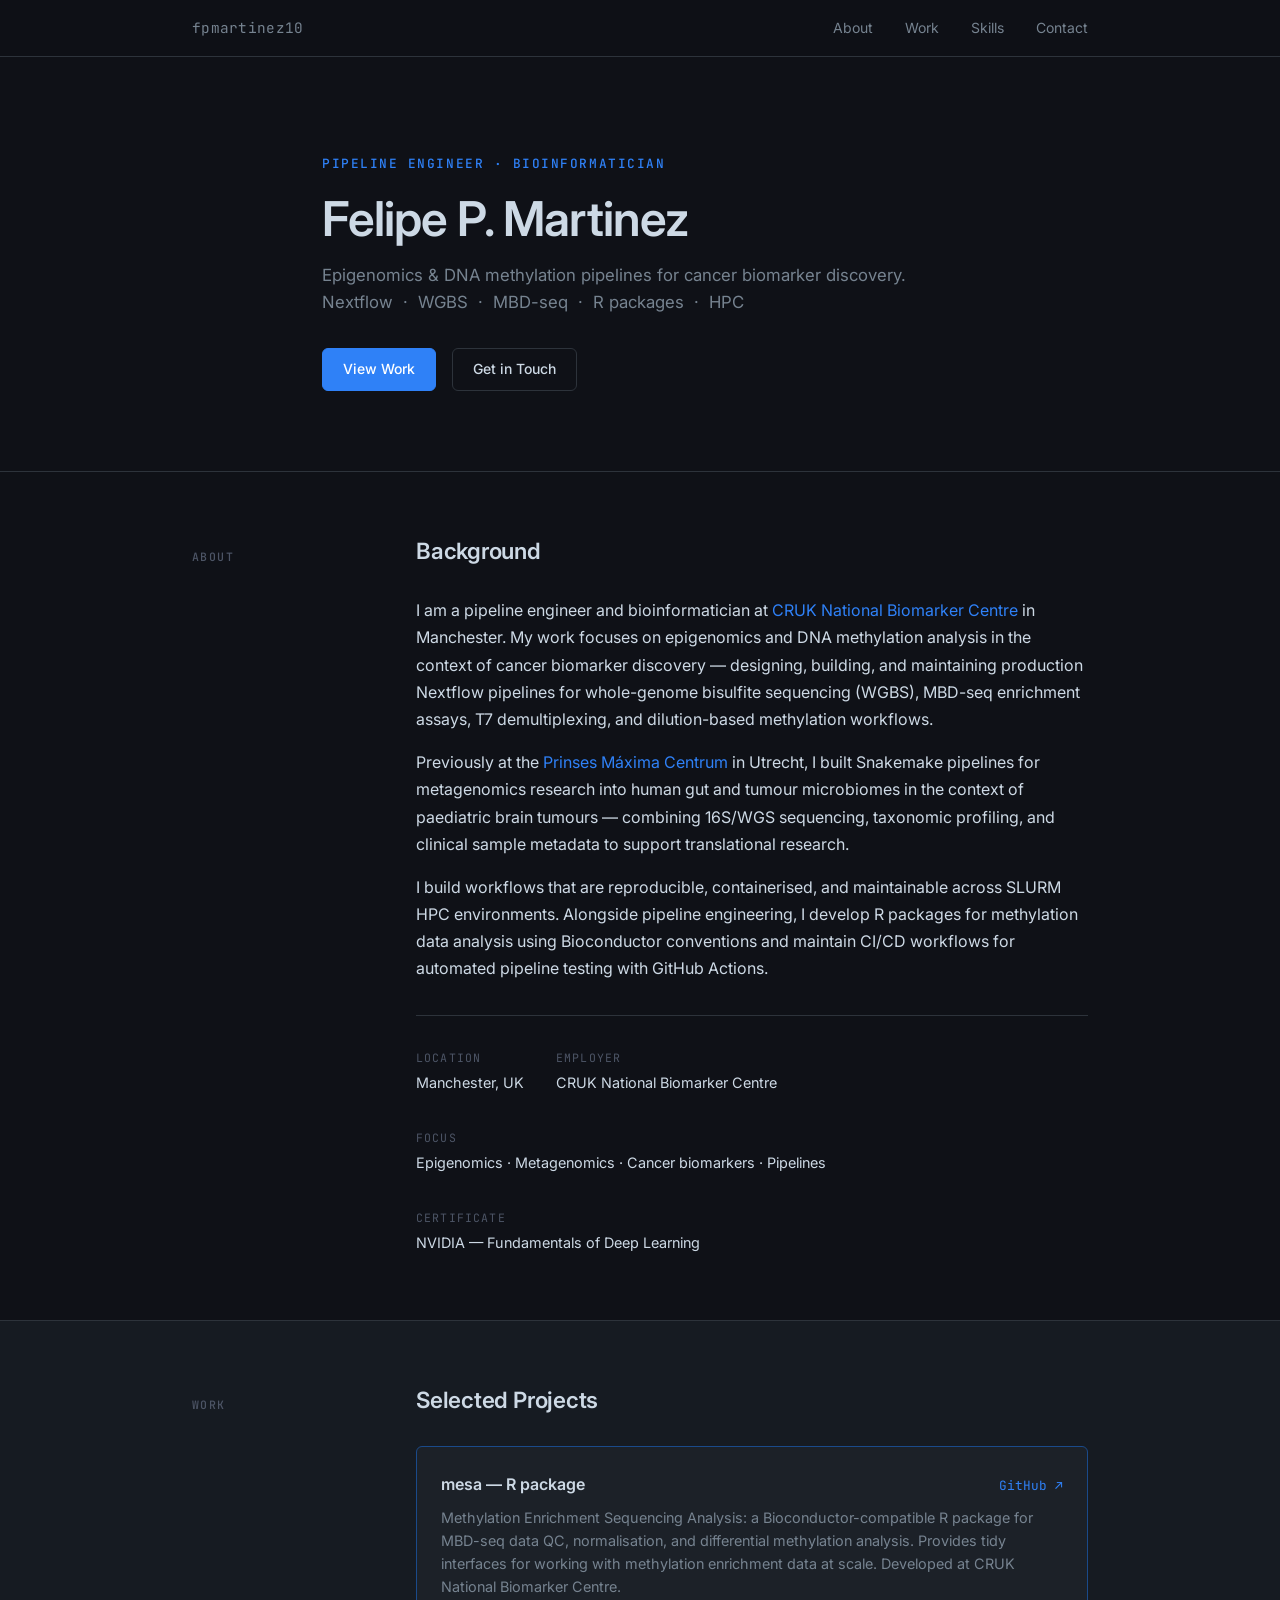
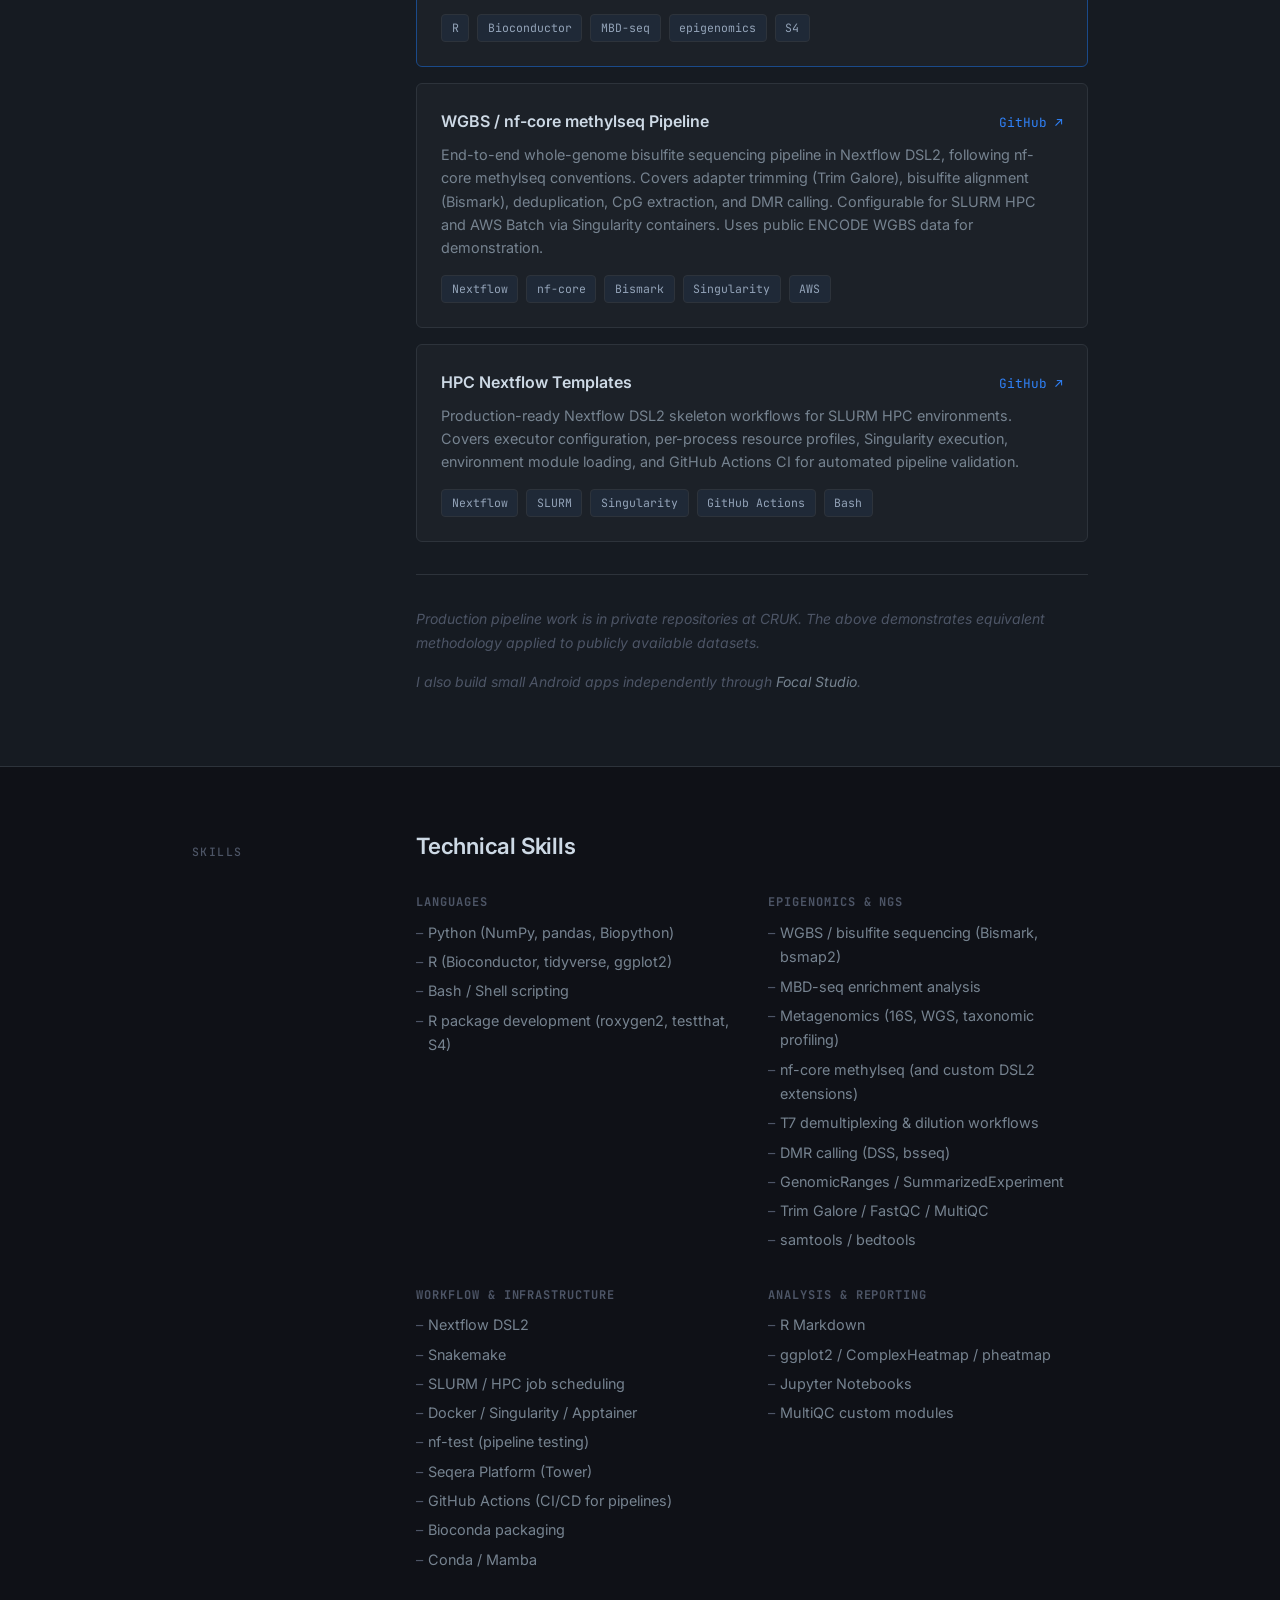
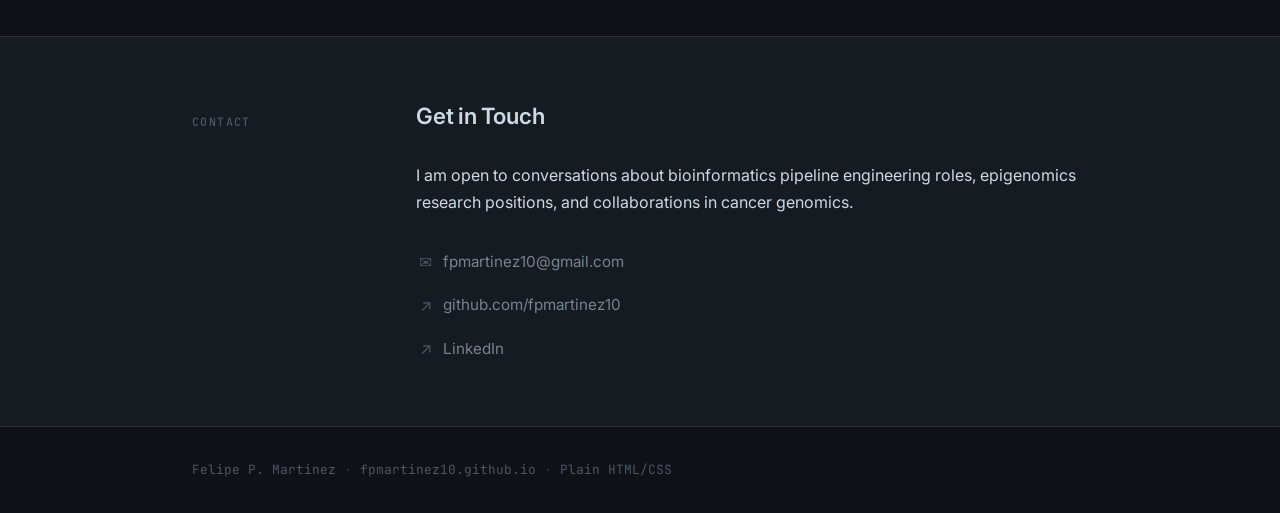
==== index.html @ 7d6057bd "update: add metagenomics background, Prinses Maxima, NVIDIA cert, new skills" ====
<!DOCTYPE html>
<html lang="en">
<head>
  <meta charset="UTF-8" />
  <meta name="viewport" content="width=device-width, initial-scale=1.0" />
  <title>Felipe P. Martinez — Bioinformatician</title>
  <meta name="description" content="Pipeline Engineer at CRUK. Epigenomics, DNA methylation analysis, Nextflow workflows, cancer biomarkers." />
  <link rel="preconnect" href="https://fonts.googleapis.com" />
  <link rel="preconnect" href="https://fonts.gstatic.com" crossorigin />
  <link href="https://fonts.googleapis.com/css2?family=Inter:wght@300;400;500;600&family=JetBrains+Mono:wght@400;500&display=swap" rel="stylesheet" />
  <link rel="stylesheet" href="style.css" />
</head>
<body>

  <nav class="nav">
    <div class="nav-inner container">
      <span class="nav-logo">fpmartinez10</span>
      <ul class="nav-links">
        <li><a href="#about">About</a></li>
        <li><a href="#work">Work</a></li>
        <li><a href="#skills">Skills</a></li>
        <li><a href="#contact">Contact</a></li>
      </ul>
    </div>
  </nav>

  <section class="hero" id="top">
    <div class="container hero-inner">
      <p class="hero-eyebrow">Pipeline Engineer · Bioinformatician</p>
      <h1 class="hero-name">Felipe P. Martinez</h1>
      <p class="hero-tagline">
        Epigenomics &amp; DNA methylation pipelines for cancer biomarker discovery.<br />
        Nextflow &nbsp;·&nbsp; WGBS &nbsp;·&nbsp; MBD-seq &nbsp;·&nbsp; R packages &nbsp;·&nbsp; HPC
      </p>
      <div class="hero-cta">
        <a href="#work" class="btn btn-primary">View Work</a>
        <a href="#contact" class="btn btn-ghost">Get in Touch</a>
      </div>
    </div>
  </section>

  <section class="section" id="about">
    <div class="container section-grid">
      <div class="section-label"><span class="label-text">About</span></div>
      <div class="section-content">
        <h2 class="section-heading">Background</h2>
        <p>
          I am a pipeline engineer and bioinformatician at
          <a href="https://www.cruk.manchester.ac.uk/Our-Research/Cancer-Biomarker-Centre" target="_blank" rel="noopener">CRUK National Biomarker Centre</a>
          in Manchester. My work focuses on epigenomics and DNA methylation analysis in the context of
          cancer biomarker discovery — designing, building, and maintaining production Nextflow pipelines
          for whole-genome bisulfite sequencing (WGBS), MBD-seq enrichment assays, T7 demultiplexing,
          and dilution-based methylation workflows.
        </p>
        <p>
          Previously at the
          <a href="https://www.prinsesmaximacentrum.nl/en" target="_blank" rel="noopener">Prinses Máxima Centrum</a>
          in Utrecht, I built Snakemake pipelines for metagenomics research into human gut and tumour
          microbiomes in the context of paediatric brain tumours — combining 16S/WGS sequencing,
          taxonomic profiling, and clinical sample metadata to support translational research.
        </p>
        <p>
          I build workflows that are reproducible, containerised, and maintainable across SLURM HPC
          environments. Alongside pipeline engineering, I develop R packages for methylation data
          analysis using Bioconductor conventions and maintain CI/CD workflows for automated pipeline
          testing with GitHub Actions.
        </p>
        <div class="about-meta">
          <div class="meta-item">
            <span class="meta-label">Location</span>
            <span class="meta-value">Manchester, UK</span>
          </div>
          <div class="meta-item">
            <span class="meta-label">Employer</span>
            <span class="meta-value">CRUK National Biomarker Centre</span>
          </div>
          <div class="meta-item">
            <span class="meta-label">Focus</span>
            <span class="meta-value">Epigenomics · Metagenomics · Cancer biomarkers · Pipelines</span>
          </div>
          <div class="meta-item">
            <span class="meta-label">Certificate</span>
            <span class="meta-value">NVIDIA — Fundamentals of Deep Learning</span>
          </div>
        </div>
      </div>
    </div>
  </section>

  <section class="section section-alt" id="work">
    <div class="container section-grid">
      <div class="section-label"><span class="label-text">Work</span></div>
      <div class="section-content">
        <h2 class="section-heading">Selected Projects</h2>

        <article class="project-card project-featured">
          <div class="project-header">
            <h3 class="project-title">mesa — R package</h3>
            <a href="https://github.com/cruk-mi/mesa" class="project-link" target="_blank" rel="noopener">GitHub ↗</a>
          </div>
          <p class="project-desc">
            Methylation Enrichment Sequencing Analysis: a Bioconductor-compatible R package for MBD-seq
            data QC, normalisation, and differential methylation analysis. Provides tidy interfaces for
            working with methylation enrichment data at scale. Developed at CRUK National Biomarker Centre.
          </p>
          <div class="project-tags">
            <span class="tag">R</span>
            <span class="tag">Bioconductor</span>
            <span class="tag">MBD-seq</span>
            <span class="tag">epigenomics</span>
            <span class="tag">S4</span>
          </div>
        </article>

        <article class="project-card">
          <div class="project-header">
            <h3 class="project-title">WGBS / nf-core methylseq Pipeline</h3>
            <a href="https://github.com/fpmartinez10/methylation-pipeline" class="project-link" target="_blank" rel="noopener">GitHub ↗</a>
          </div>
          <p class="project-desc">
            End-to-end whole-genome bisulfite sequencing pipeline in Nextflow DSL2, following nf-core
            methylseq conventions. Covers adapter trimming (Trim Galore), bisulfite alignment (Bismark),
            deduplication, CpG extraction, and DMR calling. Configurable for SLURM HPC and AWS Batch via
            Singularity containers. Uses public ENCODE WGBS data for demonstration.
          </p>
          <div class="project-tags">
            <span class="tag">Nextflow</span>
            <span class="tag">nf-core</span>
            <span class="tag">Bismark</span>
            <span class="tag">Singularity</span>
            <span class="tag">AWS</span>
          </div>
        </article>

        <article class="project-card">
          <div class="project-header">
            <h3 class="project-title">HPC Nextflow Templates</h3>
            <a href="https://github.com/fpmartinez10/hpc-nextflow-templates" class="project-link" target="_blank" rel="noopener">GitHub ↗</a>
          </div>
          <p class="project-desc">
            Production-ready Nextflow DSL2 skeleton workflows for SLURM HPC environments.
            Covers executor configuration, per-process resource profiles, Singularity execution,
            environment module loading, and GitHub Actions CI for automated pipeline validation.
          </p>
          <div class="project-tags">
            <span class="tag">Nextflow</span>
            <span class="tag">SLURM</span>
            <span class="tag">Singularity</span>
            <span class="tag">GitHub Actions</span>
            <span class="tag">Bash</span>
          </div>
        </article>

        <div class="work-footer">
          <p class="work-note">
            Production pipeline work is in private repositories at CRUK. The above demonstrates
            equivalent methodology applied to publicly available datasets.
          </p>
          <p class="work-note">
            I also build small Android apps independently through
            <a href="https://focalstudio.github.io" target="_blank" rel="noopener">Focal Studio</a>.
          </p>
        </div>
      </div>
    </div>
  </section>

  <section class="section" id="skills">
    <div class="container section-grid">
      <div class="section-label"><span class="label-text">Skills</span></div>
      <div class="section-content">
        <h2 class="section-heading">Technical Skills</h2>
        <div class="skills-grid">
          <div class="skill-group">
            <h4 class="skill-group-title">Languages</h4>
            <ul class="skill-list">
              <li>Python (NumPy, pandas, Biopython)</li>
              <li>R (Bioconductor, tidyverse, ggplot2)</li>
              <li>Bash / Shell scripting</li>
              <li>R package development (roxygen2, testthat, S4)</li>
            </ul>
          </div>
          <div class="skill-group">
            <h4 class="skill-group-title">Epigenomics &amp; NGS</h4>
            <ul class="skill-list">
              <li>WGBS / bisulfite sequencing (Bismark, bsmap2)</li>
              <li>MBD-seq enrichment analysis</li>
              <li>Metagenomics (16S, WGS, taxonomic profiling)</li>
              <li>nf-core methylseq (and custom DSL2 extensions)</li>
              <li>T7 demultiplexing &amp; dilution workflows</li>
              <li>DMR calling (DSS, bsseq)</li>
              <li>GenomicRanges / SummarizedExperiment</li>
              <li>Trim Galore / FastQC / MultiQC</li>
              <li>samtools / bedtools</li>
            </ul>
          </div>
          <div class="skill-group">
            <h4 class="skill-group-title">Workflow &amp; Infrastructure</h4>
            <ul class="skill-list">
              <li>Nextflow DSL2</li>
              <li>Snakemake</li>
              <li>SLURM / HPC job scheduling</li>
              <li>Docker / Singularity / Apptainer</li>
              <li>nf-test (pipeline testing)</li>
              <li>Seqera Platform (Tower)</li>
              <li>GitHub Actions (CI/CD for pipelines)</li>
              <li>Bioconda packaging</li>
              <li>Conda / Mamba</li>
            </ul>
          </div>
          <div class="skill-group">
            <h4 class="skill-group-title">Analysis &amp; Reporting</h4>
            <ul class="skill-list">
              <li>R Markdown</li>
              <li>ggplot2 / ComplexHeatmap / pheatmap</li>
              <li>Jupyter Notebooks</li>
              <li>MultiQC custom modules</li>
            </ul>
          </div>
        </div>
      </div>
    </div>
  </section>

  <section class="section section-alt" id="contact">
    <div class="container section-grid">
      <div class="section-label"><span class="label-text">Contact</span></div>
      <div class="section-content">
        <h2 class="section-heading">Get in Touch</h2>
        <p>
          I am open to conversations about bioinformatics pipeline engineering roles,
          epigenomics research positions, and collaborations in cancer genomics.
        </p>
        <div class="contact-links">
          <a href="mailto:fpmartinez10@gmail.com" class="contact-item">
            <span class="contact-icon">&#9993;</span>
            <span>fpmartinez10@gmail.com</span>
          </a>
          <a href="https://github.com/fpmartinez10" class="contact-item" target="_blank" rel="noopener">
            <span class="contact-icon">&#8599;</span>
            <span>github.com/fpmartinez10</span>
          </a>
          <a href="https://linkedin.com/in/felipe-perez-martinez-263a94206" class="contact-item" target="_blank" rel="noopener">
            <span class="contact-icon">&#8599;</span>
            <span>LinkedIn</span>
          </a>
        </div>
      </div>
    </div>
  </section>

  <footer class="footer">
    <div class="container footer-inner">
      <span>Felipe P. Martinez</span>
      <span class="footer-sep">·</span>
      <span>fpmartinez10.github.io</span>
      <span class="footer-sep">·</span>
      <span>Plain HTML/CSS</span>
    </div>
  </footer>

</body>
</html>
---- style.css ----
*, *::before, *::after { box-sizing: border-box; margin: 0; padding: 0; }

:root {
  --bg:              #0f1117;
  --bg-alt:          #161b22;
  --surface:         #1c2128;
  --border:          #2d333b;
  --text-primary:    #cdd9e5;
  --text-secondary:  #768390;
  --text-muted:      #4d5566;
  --accent:          #2f81f7;
  --accent-dim:      #1a4a8a;
  --tag-bg:          #1f2937;
  --tag-text:        #93a3b8;
  --font-sans:       'Inter', system-ui, sans-serif;
  --font-mono:       'JetBrains Mono', 'Fira Code', monospace;
  --container:       960px;
  --radius:          6px;
}

html { scroll-behavior: smooth; }

body {
  font-family: var(--font-sans);
  font-size: 1rem;
  line-height: 1.7;
  color: var(--text-primary);
  background: var(--bg);
  -webkit-font-smoothing: antialiased;
}

a { color: var(--accent); text-decoration: none; }
a:hover { text-decoration: underline; }
p + p { margin-top: 1rem; }

.container {
  max-width: var(--container);
  margin: 0 auto;
  padding: 0 2rem;
}

/* ── NAV ─────────────────────────────────────── */
.nav {
  position: sticky;
  top: 0;
  z-index: 100;
  background: rgba(15, 17, 23, 0.92);
  backdrop-filter: blur(12px);
  -webkit-backdrop-filter: blur(12px);
  border-bottom: 1px solid var(--border);
}

.nav-inner {
  display: flex;
  align-items: center;
  justify-content: space-between;
  height: 56px;
}

.nav-logo {
  font-family: var(--font-mono);
  font-size: 0.9rem;
  color: var(--text-secondary);
  letter-spacing: 0.02em;
}

.nav-links {
  display: flex;
  list-style: none;
  gap: 2rem;
}

.nav-links a {
  font-size: 0.875rem;
  color: var(--text-secondary);
  transition: color 0.15s;
}

.nav-links a:hover {
  color: var(--text-primary);
  text-decoration: none;
}

/* ── HERO ────────────────────────────────────── */
.hero {
  padding: 6rem 0 5rem;
  border-bottom: 1px solid var(--border);
}

.hero-inner { max-width: 700px; }

.hero-eyebrow {
  font-family: var(--font-mono);
  font-size: 0.8rem;
  font-weight: 500;
  letter-spacing: 0.12em;
  text-transform: uppercase;
  color: var(--accent);
  margin-bottom: 1rem;
}

.hero-name {
  font-size: clamp(2rem, 5vw, 3rem);
  font-weight: 600;
  color: var(--text-primary);
  letter-spacing: -0.02em;
  line-height: 1.15;
  margin-bottom: 1rem;
}

.hero-tagline {
  font-size: 1.05rem;
  color: var(--text-secondary);
  line-height: 1.6;
  margin-bottom: 2rem;
}

.hero-cta {
  display: flex;
  gap: 1rem;
  flex-wrap: wrap;
}

/* ── BUTTONS ─────────────────────────────────── */
.btn {
  display: inline-block;
  padding: 0.55rem 1.25rem;
  border-radius: var(--radius);
  font-size: 0.875rem;
  font-weight: 500;
  transition: background 0.15s, color 0.15s, border-color 0.15s;
}

.btn-primary {
  background: var(--accent);
  color: #fff;
  border: 1px solid var(--accent);
}

.btn-primary:hover {
  background: #388bfd;
  text-decoration: none;
}

.btn-ghost {
  background: transparent;
  color: var(--text-primary);
  border: 1px solid var(--border);
}

.btn-ghost:hover {
  border-color: var(--text-secondary);
  text-decoration: none;
}

/* ── SECTIONS ────────────────────────────────── */
.section {
  padding: 4rem 0;
  border-bottom: 1px solid var(--border);
}

.section-alt { background: var(--bg-alt); }

.section-grid {
  display: grid;
  grid-template-columns: 160px 1fr;
  gap: 4rem;
  align-items: start;
}

.section-label { padding-top: 0.35rem; }

.label-text {
  font-family: var(--font-mono);
  font-size: 0.72rem;
  font-weight: 500;
  letter-spacing: 0.12em;
  text-transform: uppercase;
  color: var(--text-muted);
}

.section-heading {
  font-size: 1.4rem;
  font-weight: 600;
  color: var(--text-primary);
  letter-spacing: -0.01em;
  margin-bottom: 2rem;
  line-height: 1.3;
}

/* ── ABOUT META ──────────────────────────────── */
.about-meta {
  display: flex;
  flex-wrap: wrap;
  gap: 2rem;
  margin-top: 2rem;
  padding-top: 2rem;
  border-top: 1px solid var(--border);
}

.meta-item {
  display: flex;
  flex-direction: column;
  gap: 0.25rem;
}

.meta-label {
  font-family: var(--font-mono);
  font-size: 0.72rem;
  letter-spacing: 0.1em;
  text-transform: uppercase;
  color: var(--text-muted);
}

.meta-value {
  font-size: 0.9rem;
  color: var(--text-primary);
}

/* ── PROJECT CARDS ───────────────────────────── */
.project-card {
  padding: 1.5rem;
  border: 1px solid var(--border);
  border-radius: var(--radius);
  background: var(--surface);
  margin-bottom: 1rem;
  transition: border-color 0.15s;
}

.project-card:hover { border-color: var(--text-muted); }

.project-featured { border-color: var(--accent-dim); }
.project-featured:hover { border-color: var(--accent); }

.project-header {
  display: flex;
  justify-content: space-between;
  align-items: baseline;
  gap: 1rem;
  margin-bottom: 0.5rem;
}

.project-title {
  font-size: 1rem;
  font-weight: 600;
  color: var(--text-primary);
}

.project-link {
  font-size: 0.8rem;
  font-family: var(--font-mono);
  color: var(--accent);
  white-space: nowrap;
  flex-shrink: 0;
}

.project-desc {
  font-size: 0.9rem;
  color: var(--text-secondary);
  line-height: 1.6;
  margin-bottom: 1rem;
}

.project-tags {
  display: flex;
  flex-wrap: wrap;
  gap: 0.5rem;
}

.tag {
  font-family: var(--font-mono);
  font-size: 0.72rem;
  padding: 0.2rem 0.6rem;
  border-radius: 4px;
  background: var(--tag-bg);
  color: var(--tag-text);
  border: 1px solid var(--border);
}

.work-footer {
  margin-top: 2rem;
  padding-top: 2rem;
  border-top: 1px solid var(--border);
}

.work-note {
  font-size: 0.875rem;
  color: var(--text-muted);
  font-style: italic;
  margin-bottom: 0.5rem;
}

.work-note a { color: var(--text-secondary); }

/* ── SKILLS ──────────────────────────────────── */
.skills-grid {
  display: grid;
  grid-template-columns: repeat(2, 1fr);
  gap: 2rem;
}

.skill-group-title {
  font-family: var(--font-mono);
  font-size: 0.75rem;
  letter-spacing: 0.08em;
  text-transform: uppercase;
  color: var(--text-muted);
  margin-bottom: 0.5rem;
}

.skill-list {
  list-style: none;
  display: flex;
  flex-direction: column;
  gap: 0.3rem;
}

.skill-list li {
  font-size: 0.9rem;
  color: var(--text-secondary);
  padding-left: 0.75rem;
  position: relative;
}

.skill-list li::before {
  content: "–";
  position: absolute;
  left: 0;
  color: var(--text-muted);
}

/* ── CONTACT ─────────────────────────────────── */
.contact-links {
  display: flex;
  flex-direction: column;
  gap: 1rem;
  margin-top: 2rem;
}

.contact-item {
  display: flex;
  align-items: center;
  gap: 0.5rem;
  font-size: 0.95rem;
  color: var(--text-secondary);
  transition: color 0.15s;
}

.contact-item:hover {
  color: var(--text-primary);
  text-decoration: none;
}

.contact-icon {
  font-size: 1rem;
  color: var(--text-muted);
  width: 1.2rem;
  text-align: center;
}

/* ── FOOTER ──────────────────────────────────── */
.footer {
  padding: 2rem 0;
  background: var(--bg);
}

.footer-inner {
  display: flex;
  align-items: center;
  gap: 0.5rem;
  flex-wrap: wrap;
  font-size: 0.8rem;
  color: var(--text-muted);
  font-family: var(--font-mono);
}

.footer-sep { color: var(--border); }

/* ── RESPONSIVE ──────────────────────────────── */
@media (max-width: 768px) {
  .section-grid {
    grid-template-columns: 1fr;
    gap: 1rem;
  }

  .section-label { padding-top: 0; }
  .skills-grid { grid-template-columns: 1fr; }
  .nav-links { gap: 1rem; }
  .hero { padding: 4rem 0 3rem; }

  .project-header {
    flex-direction: column;
    align-items: flex-start;
  }
}

@media (max-width: 480px) {
  .hero-name { font-size: 1.75rem; }
  .about-meta { flex-direction: column; gap: 1rem; }
  .nav-links a { font-size: 0.8rem; }
  .container { padding: 0 1.25rem; }
}
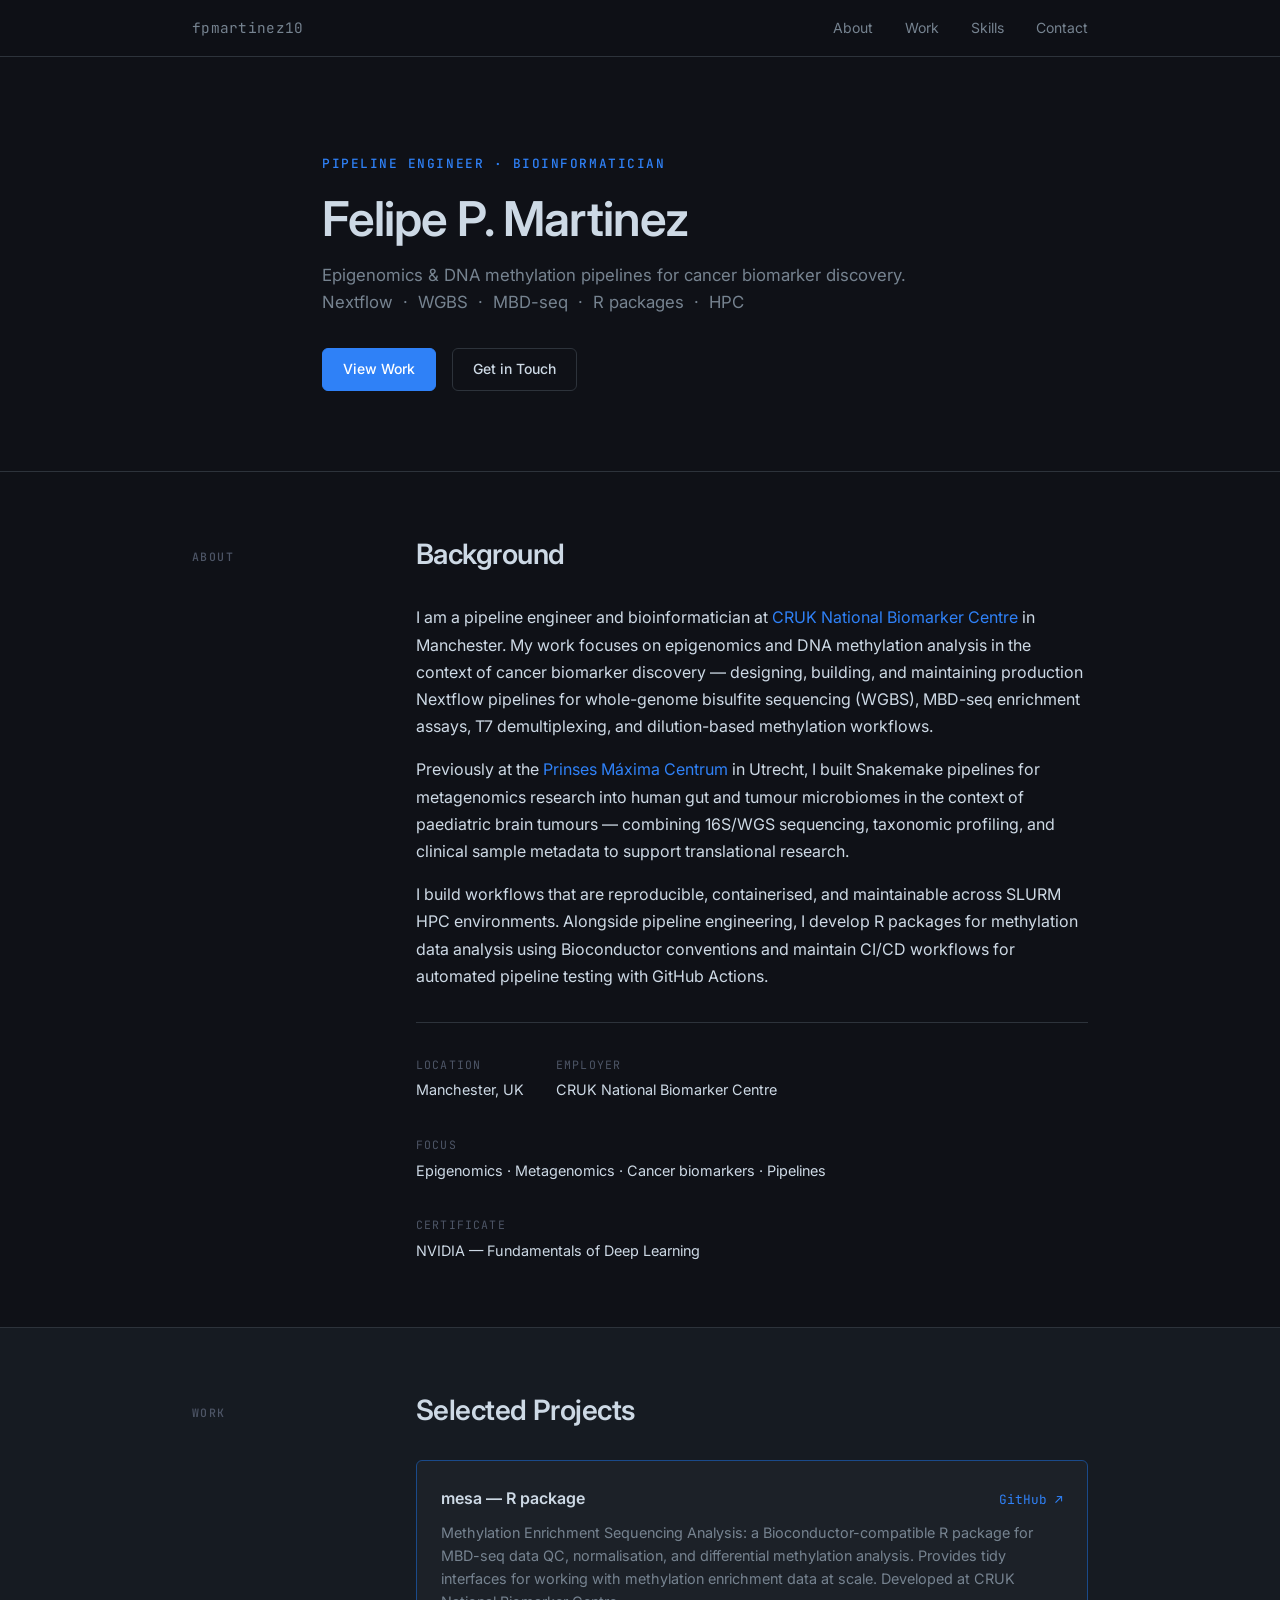
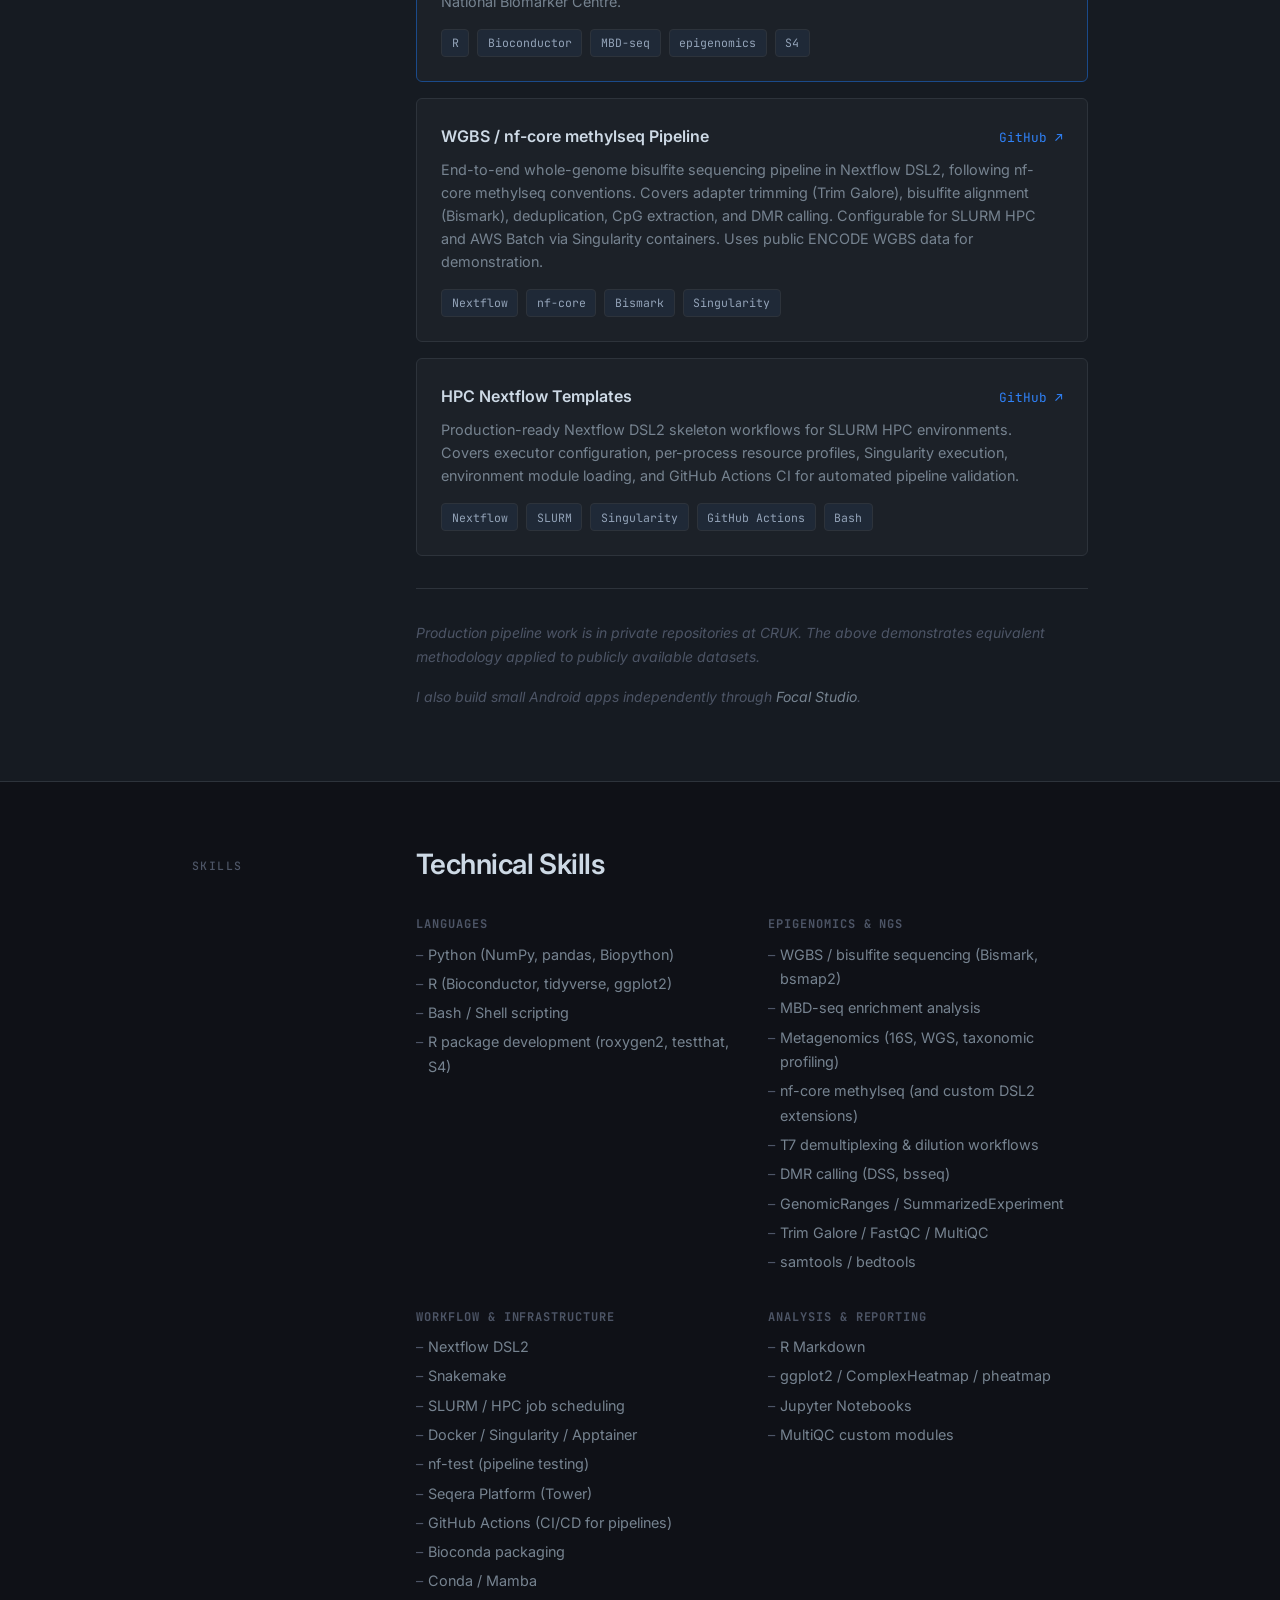
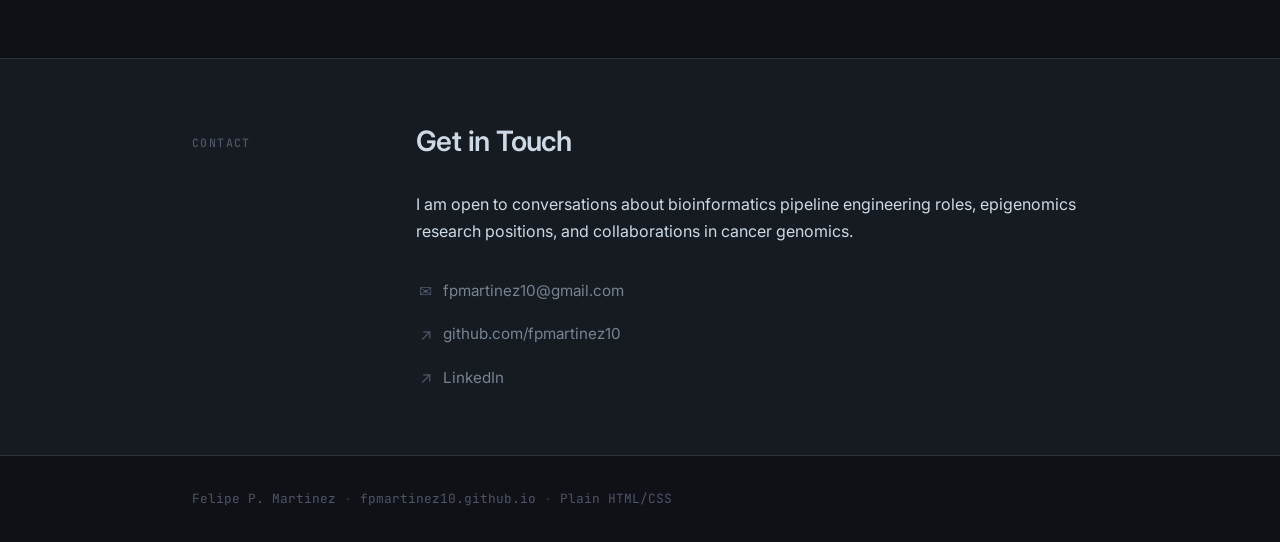
==== commit 89260224: "update: larger section headings, remove AWS tag from project card" ====
--- a/index.html
+++ b/index.html
@@ -128,7 +128,6 @@
             <span class="tag">nf-core</span>
             <span class="tag">Bismark</span>
             <span class="tag">Singularity</span>
-            <span class="tag">AWS</span>
           </div>
         </article>
 
--- a/style.css
+++ b/style.css
@@ -180,10 +180,10 @@
 }
 
 .section-heading {
-  font-size: 1.4rem;
+  font-size: 1.75rem;
   font-weight: 600;
   color: var(--text-primary);
-  letter-spacing: -0.01em;
+  letter-spacing: -0.02em;
   margin-bottom: 2rem;
   line-height: 1.3;
 }
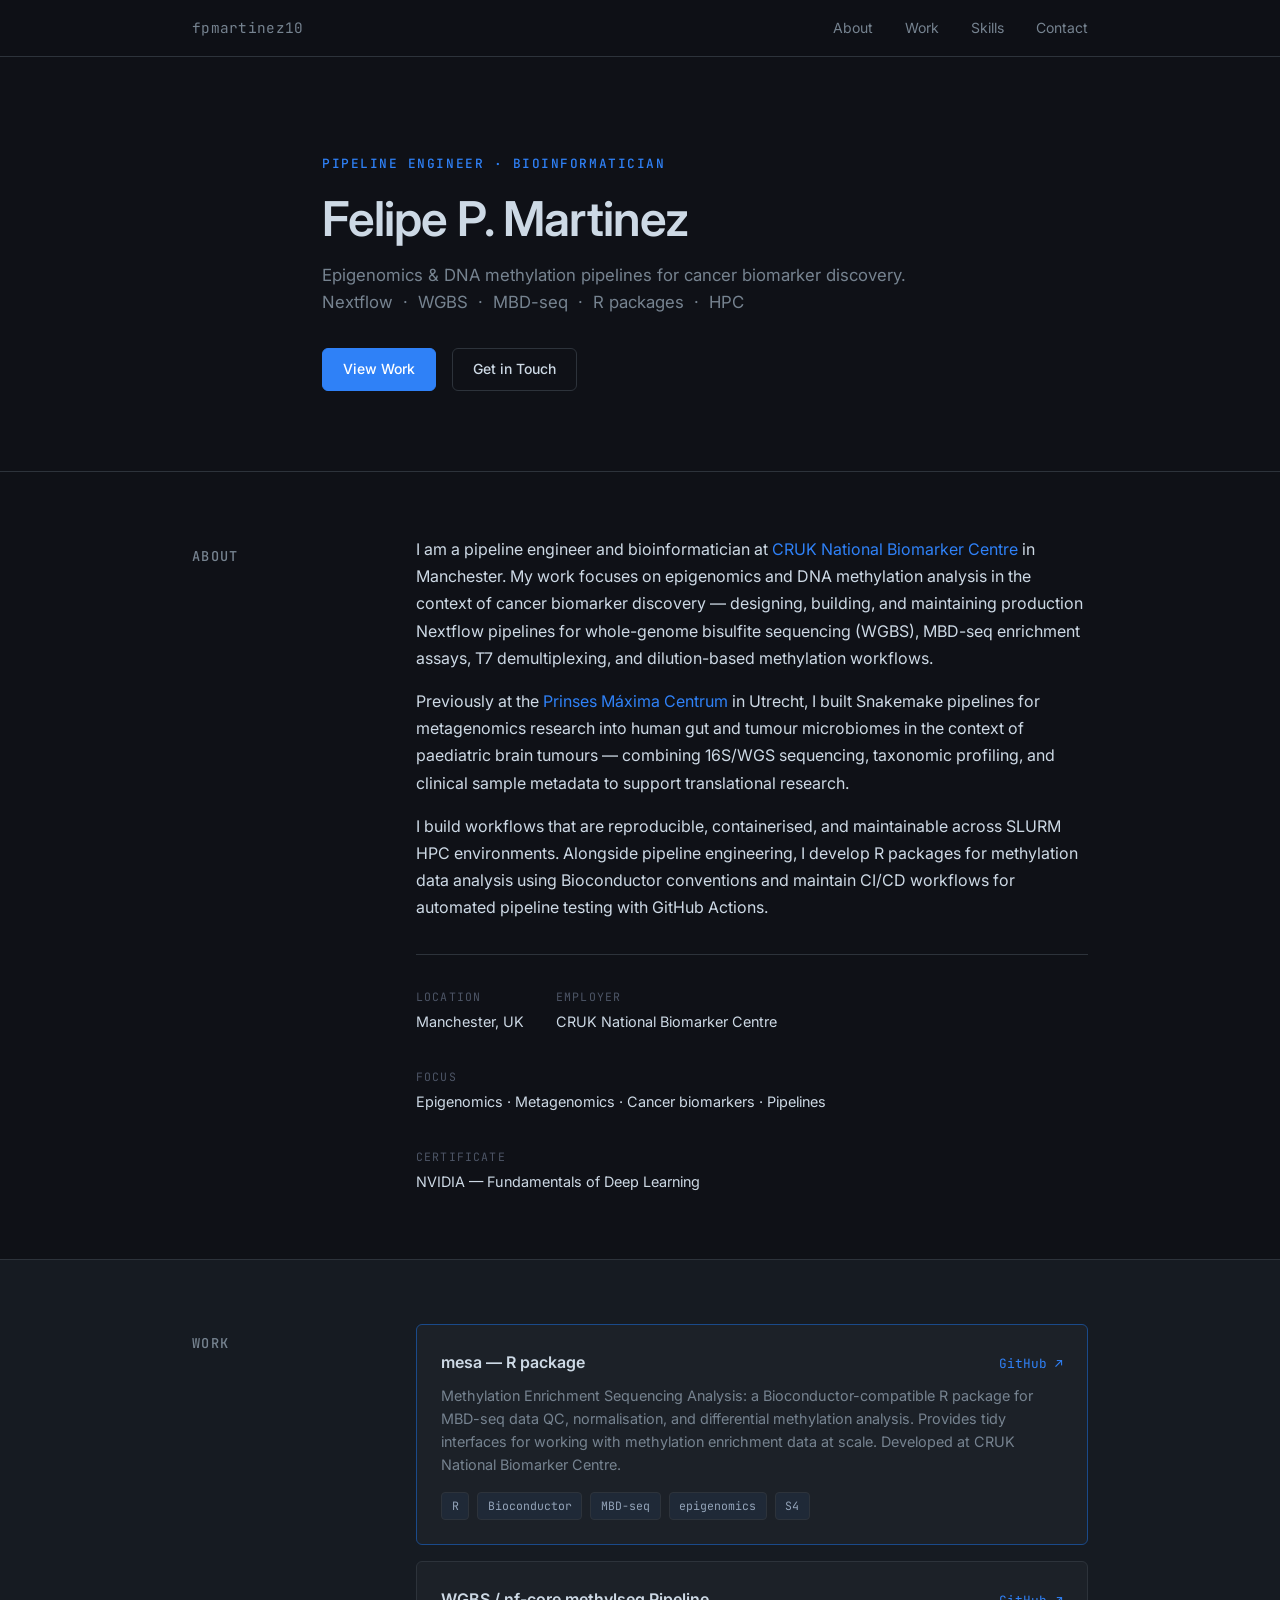
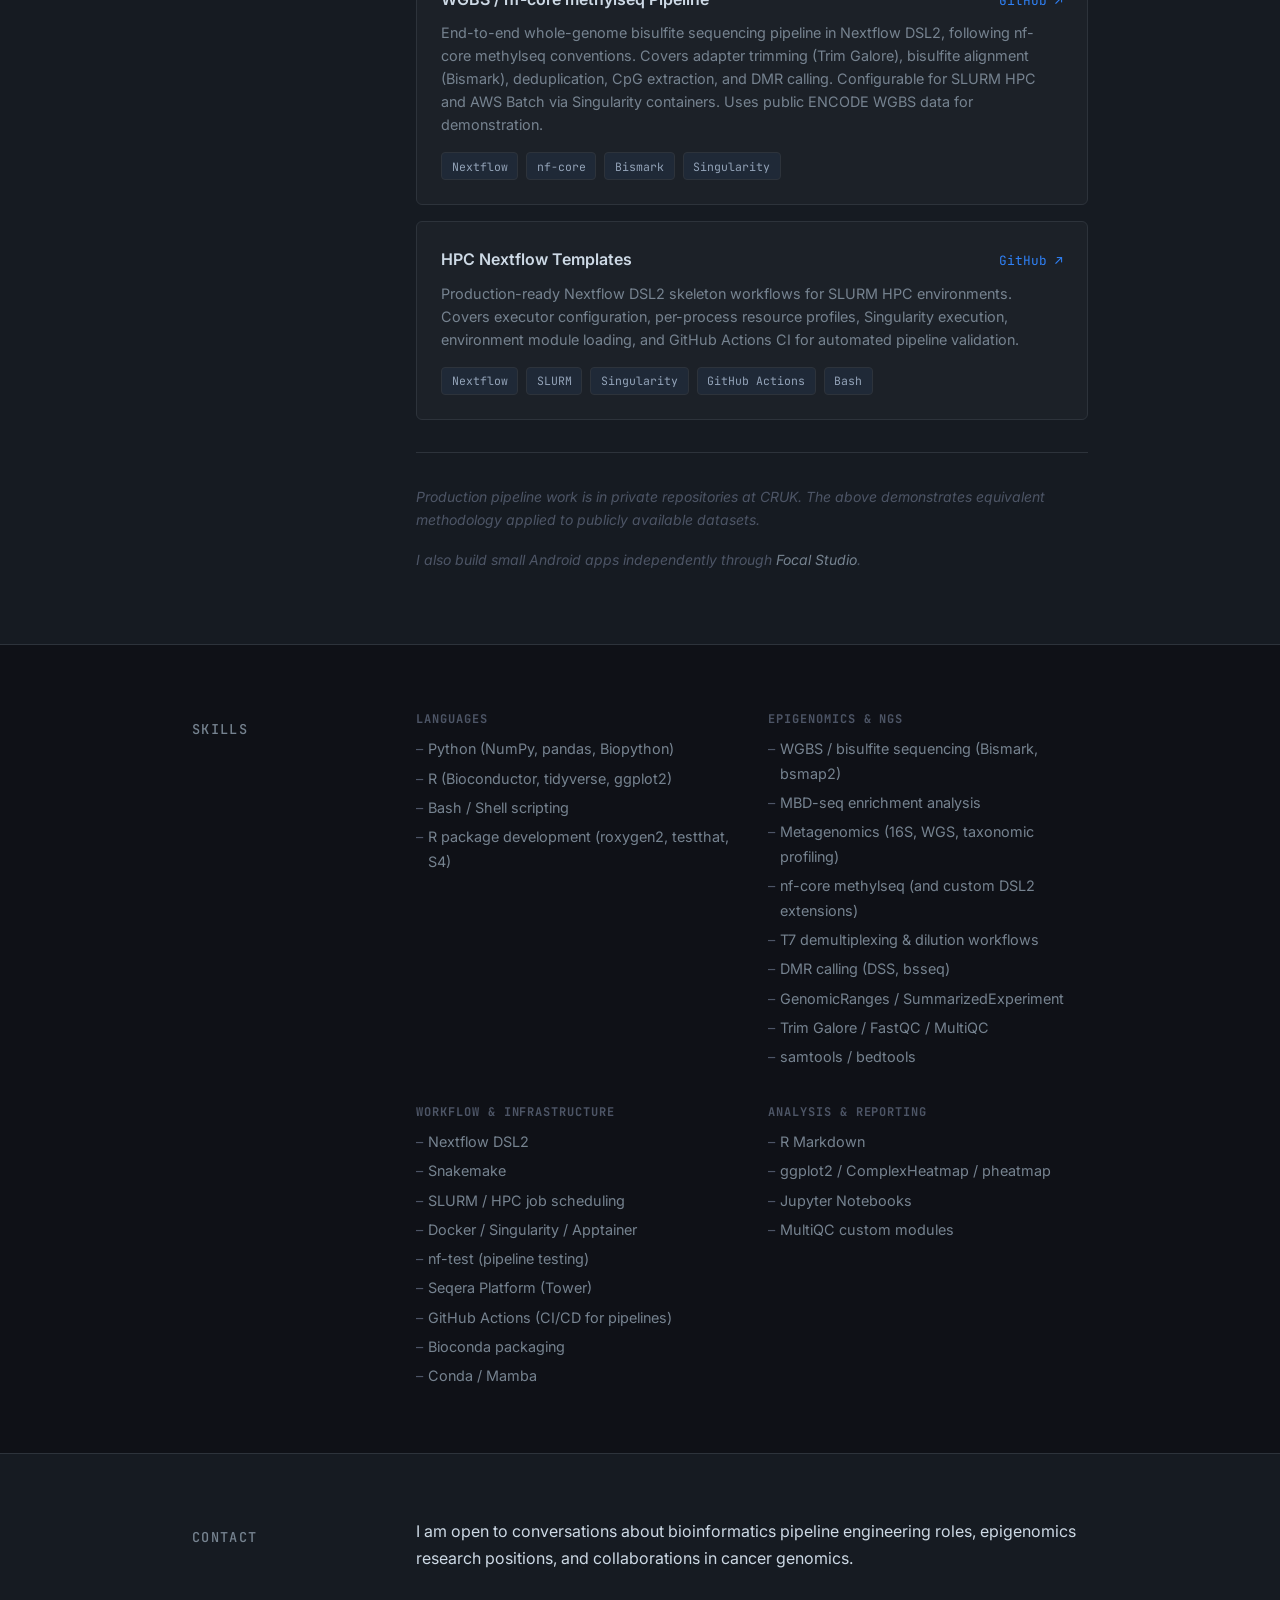
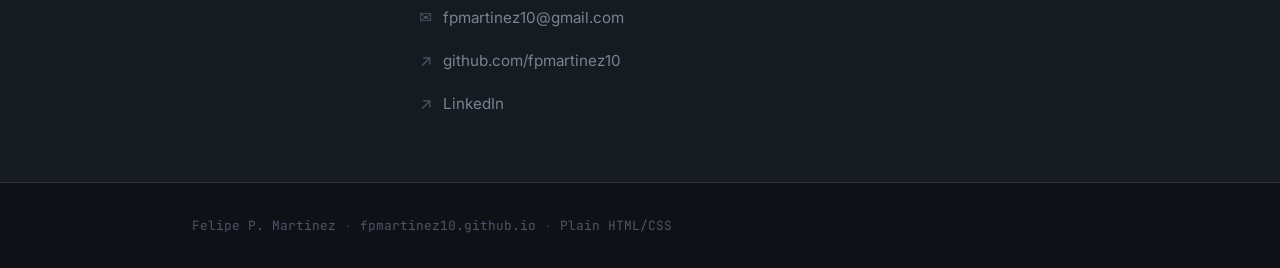
==== commit b6a79a41: "design: remove redundant right-side section headings" ====
--- a/index.html
+++ b/index.html
@@ -43,7 +43,6 @@
     <div class="container section-grid">
       <div class="section-label"><span class="label-text">About</span></div>
       <div class="section-content">
-        <h2 class="section-heading">Background</h2>
         <p>
           I am a pipeline engineer and bioinformatician at
           <a href="https://www.cruk.manchester.ac.uk/Our-Research/Cancer-Biomarker-Centre" target="_blank" rel="noopener">CRUK National Biomarker Centre</a>
@@ -91,8 +90,6 @@
     <div class="container section-grid">
       <div class="section-label"><span class="label-text">Work</span></div>
       <div class="section-content">
-        <h2 class="section-heading">Selected Projects</h2>
-
         <article class="project-card project-featured">
           <div class="project-header">
             <h3 class="project-title">mesa — R package</h3>
@@ -168,7 +165,6 @@
     <div class="container section-grid">
       <div class="section-label"><span class="label-text">Skills</span></div>
       <div class="section-content">
-        <h2 class="section-heading">Technical Skills</h2>
         <div class="skills-grid">
           <div class="skill-group">
             <h4 class="skill-group-title">Languages</h4>
@@ -225,7 +221,6 @@
     <div class="container section-grid">
       <div class="section-label"><span class="label-text">Contact</span></div>
       <div class="section-content">
-        <h2 class="section-heading">Get in Touch</h2>
         <p>
           I am open to conversations about bioinformatics pipeline engineering roles,
           epigenomics research positions, and collaborations in cancer genomics.
--- a/style.css
+++ b/style.css
@@ -172,21 +172,13 @@
 
 .label-text {
   font-family: var(--font-mono);
-  font-size: 0.72rem;
+  font-size: 0.85rem;
   font-weight: 500;
-  letter-spacing: 0.12em;
+  letter-spacing: 0.1em;
   text-transform: uppercase;
-  color: var(--text-muted);
-}
-
-.section-heading {
-  font-size: 1.75rem;
-  font-weight: 600;
-  color: var(--text-primary);
-  letter-spacing: -0.02em;
-  margin-bottom: 2rem;
-  line-height: 1.3;
-}
+  color: var(--text-secondary);
+}
+
 
 /* ── ABOUT META ──────────────────────────────── */
 .about-meta {
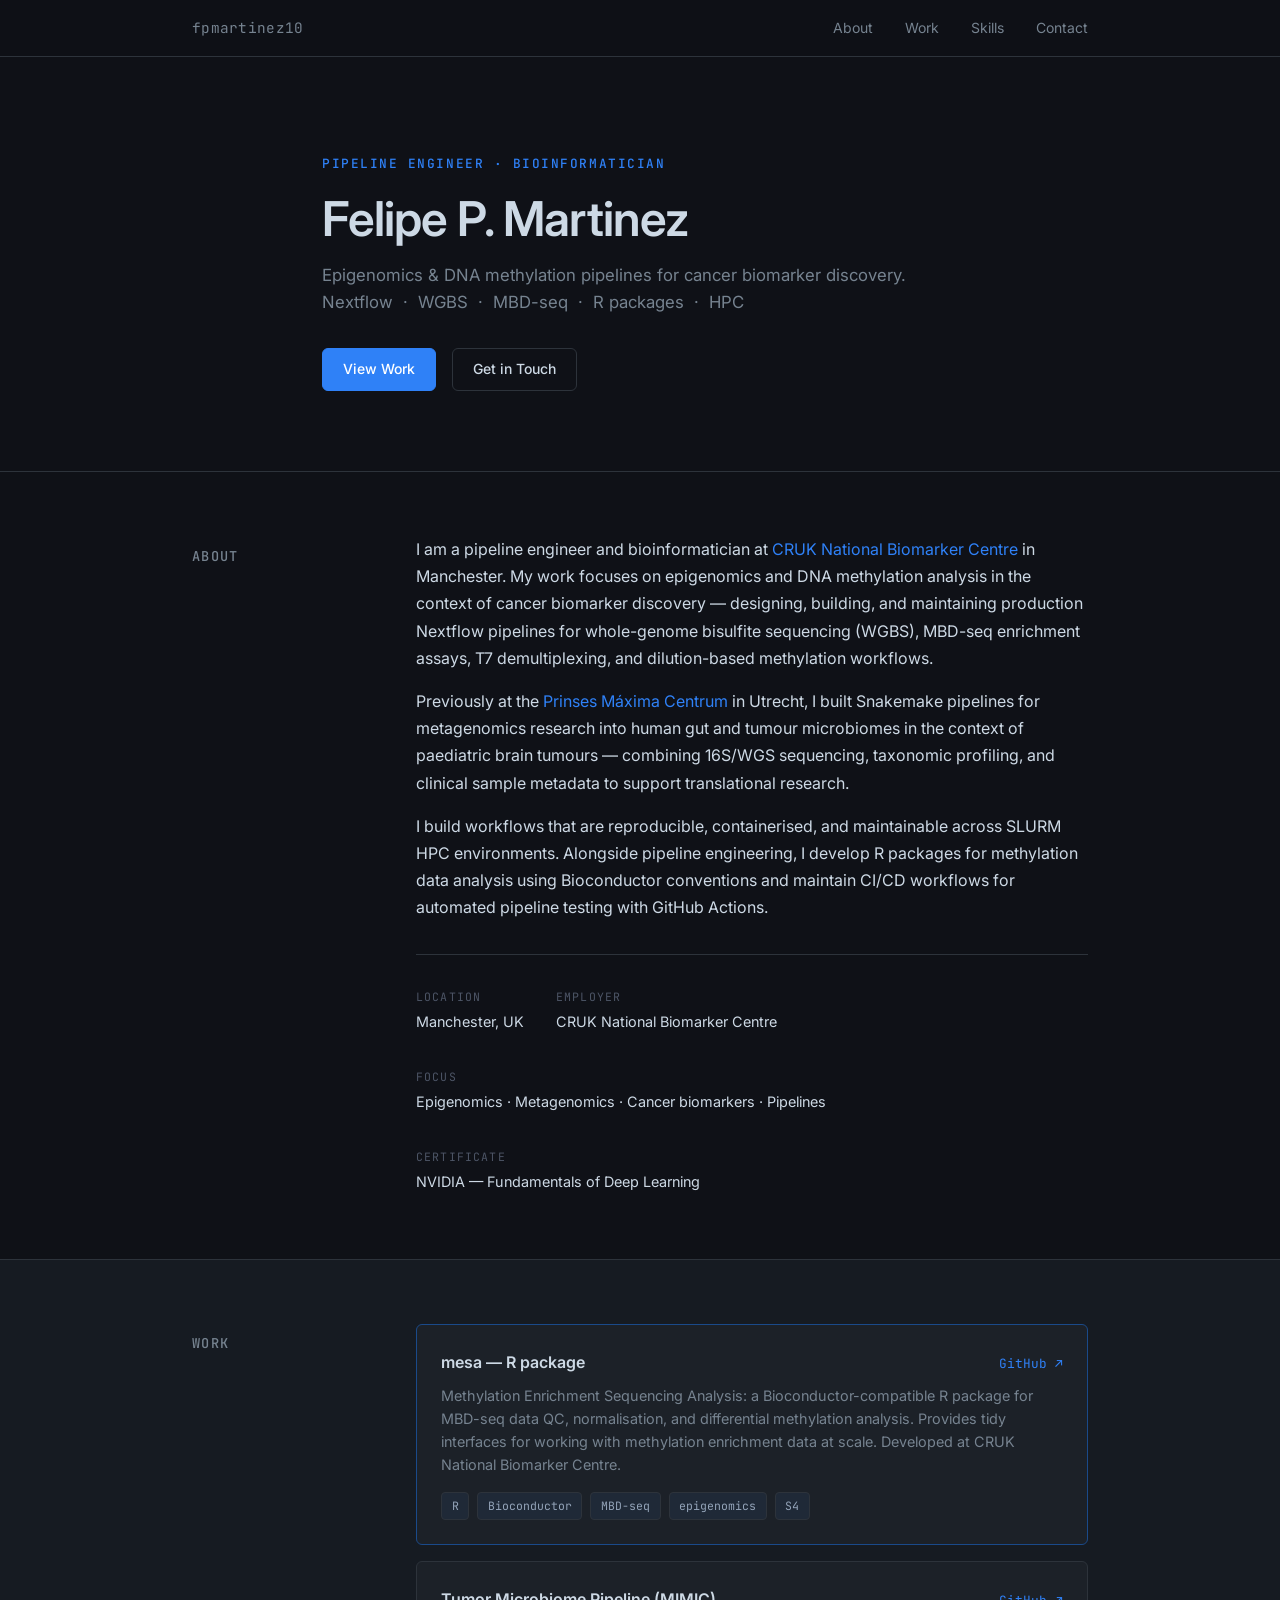
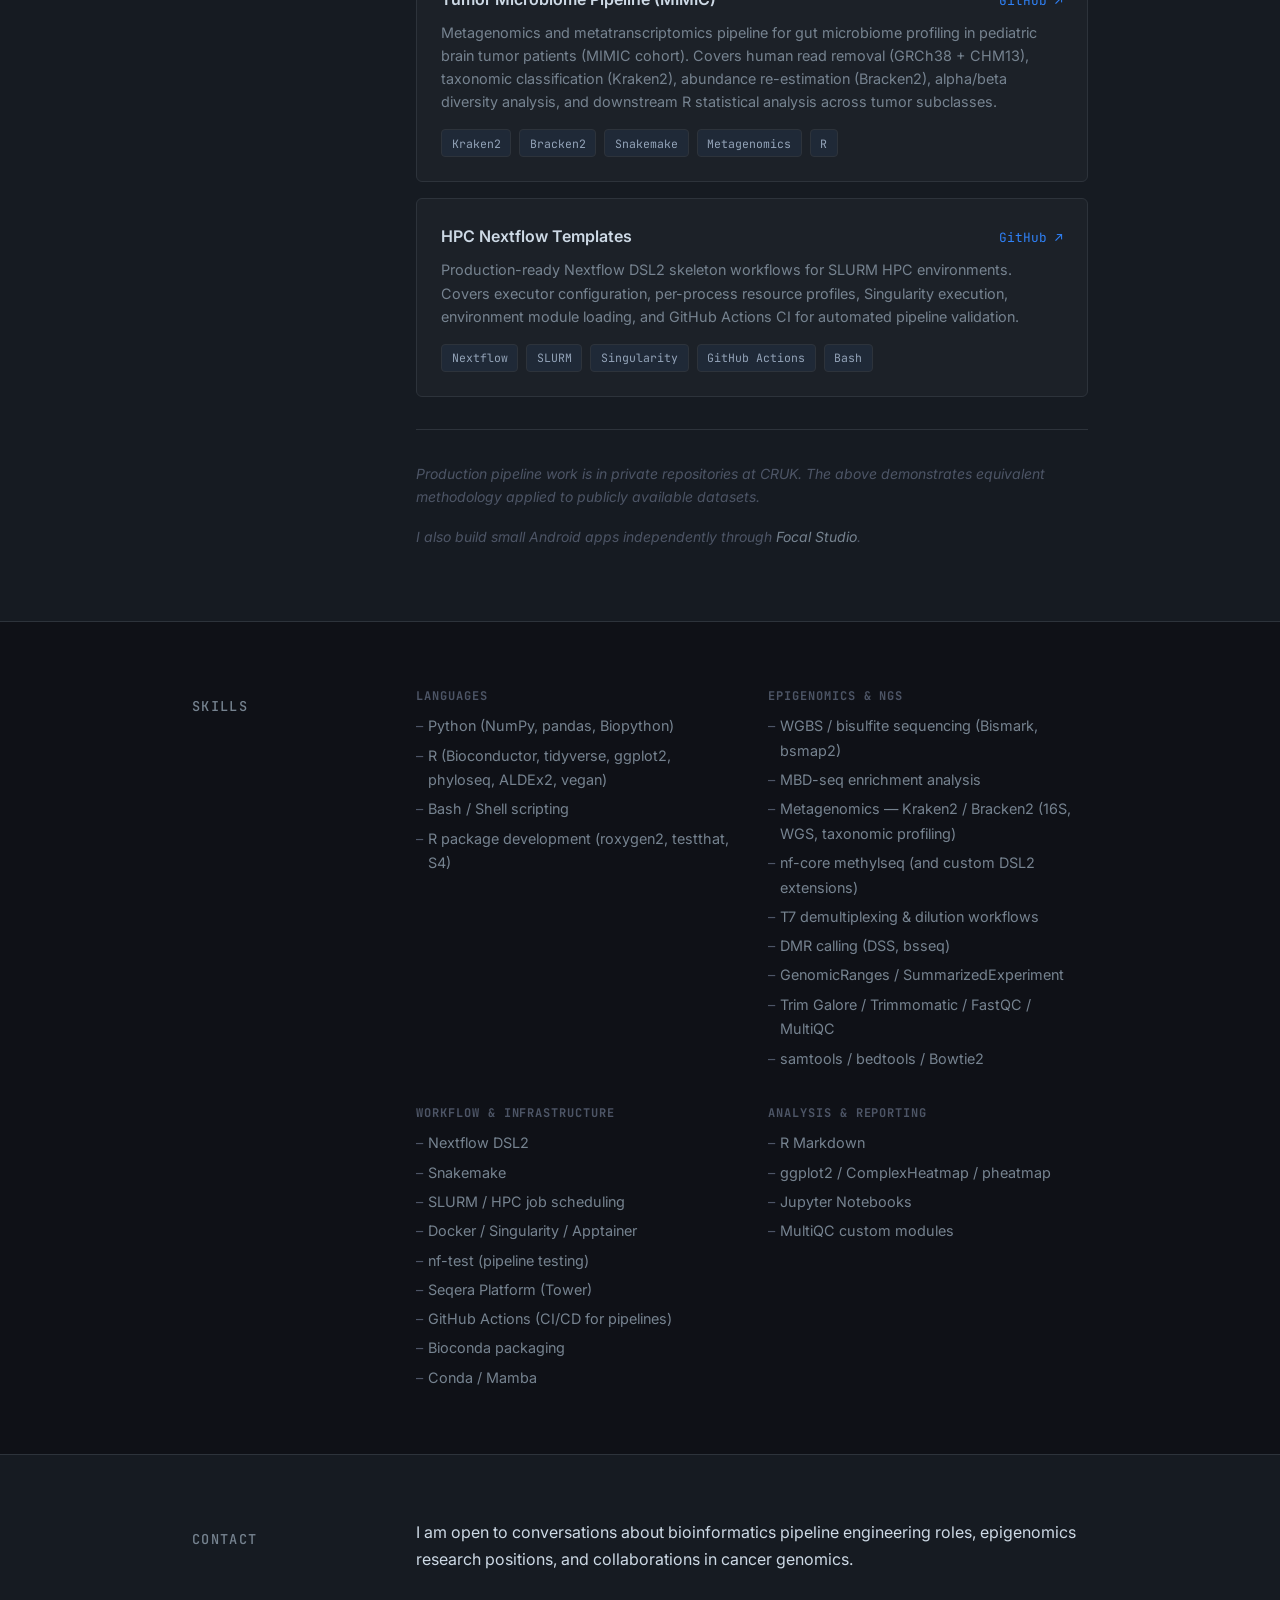
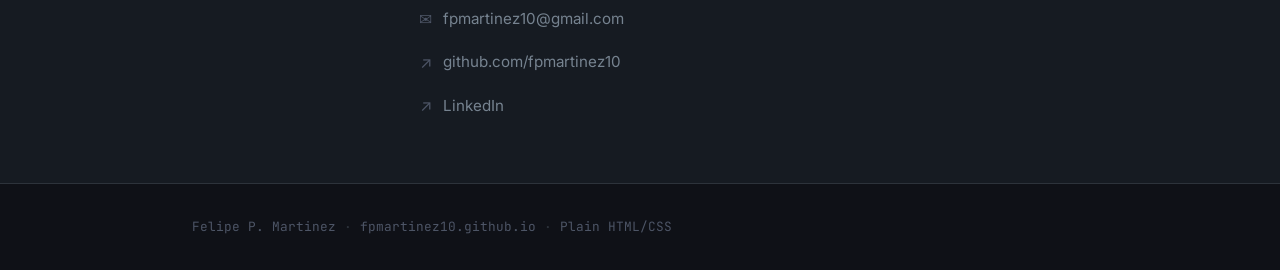
==== commit 2b58f67f: "update: replace methylation-pipeline card with MIMIC tumor microbiome pipeline, expand skills - Swap" ====
--- a/index.html
+++ b/index.html
@@ -111,20 +111,21 @@
 
         <article class="project-card">
           <div class="project-header">
-            <h3 class="project-title">WGBS / nf-core methylseq Pipeline</h3>
-            <a href="https://github.com/fpmartinez10/methylation-pipeline" class="project-link" target="_blank" rel="noopener">GitHub ↗</a>
+            <h3 class="project-title">Tumor Microbiome Pipeline (MIMIC)</h3>
+            <a href="https://github.com/fpmartinez10/MIMIC-tumor-microbiome-pipeline" class="project-link" target="_blank" rel="noopener">GitHub ↗</a>
           </div>
           <p class="project-desc">
-            End-to-end whole-genome bisulfite sequencing pipeline in Nextflow DSL2, following nf-core
-            methylseq conventions. Covers adapter trimming (Trim Galore), bisulfite alignment (Bismark),
-            deduplication, CpG extraction, and DMR calling. Configurable for SLURM HPC and AWS Batch via
-            Singularity containers. Uses public ENCODE WGBS data for demonstration.
+            Metagenomics and metatranscriptomics pipeline for gut microbiome profiling in pediatric brain tumor
+            patients (MIMIC cohort). Covers human read removal (GRCh38 + CHM13), taxonomic classification
+            (Kraken2), abundance re-estimation (Bracken2), alpha/beta diversity analysis, and downstream R
+            statistical analysis across tumor subclasses.
           </p>
           <div class="project-tags">
-            <span class="tag">Nextflow</span>
-            <span class="tag">nf-core</span>
-            <span class="tag">Bismark</span>
-            <span class="tag">Singularity</span>
+            <span class="tag">Kraken2</span>
+            <span class="tag">Bracken2</span>
+            <span class="tag">Snakemake</span>
+            <span class="tag">Metagenomics</span>
+            <span class="tag">R</span>
           </div>
         </article>
 
@@ -170,7 +171,7 @@
             <h4 class="skill-group-title">Languages</h4>
             <ul class="skill-list">
               <li>Python (NumPy, pandas, Biopython)</li>
-              <li>R (Bioconductor, tidyverse, ggplot2)</li>
+              <li>R (Bioconductor, tidyverse, ggplot2, phyloseq, ALDEx2, vegan)</li>
               <li>Bash / Shell scripting</li>
               <li>R package development (roxygen2, testthat, S4)</li>
             </ul>
@@ -180,13 +181,13 @@
             <ul class="skill-list">
               <li>WGBS / bisulfite sequencing (Bismark, bsmap2)</li>
               <li>MBD-seq enrichment analysis</li>
-              <li>Metagenomics (16S, WGS, taxonomic profiling)</li>
+              <li>Metagenomics — Kraken2 / Bracken2 (16S, WGS, taxonomic profiling)</li>
               <li>nf-core methylseq (and custom DSL2 extensions)</li>
               <li>T7 demultiplexing &amp; dilution workflows</li>
               <li>DMR calling (DSS, bsseq)</li>
               <li>GenomicRanges / SummarizedExperiment</li>
-              <li>Trim Galore / FastQC / MultiQC</li>
-              <li>samtools / bedtools</li>
+              <li>Trim Galore / Trimmomatic / FastQC / MultiQC</li>
+              <li>samtools / bedtools / Bowtie2</li>
             </ul>
           </div>
           <div class="skill-group">
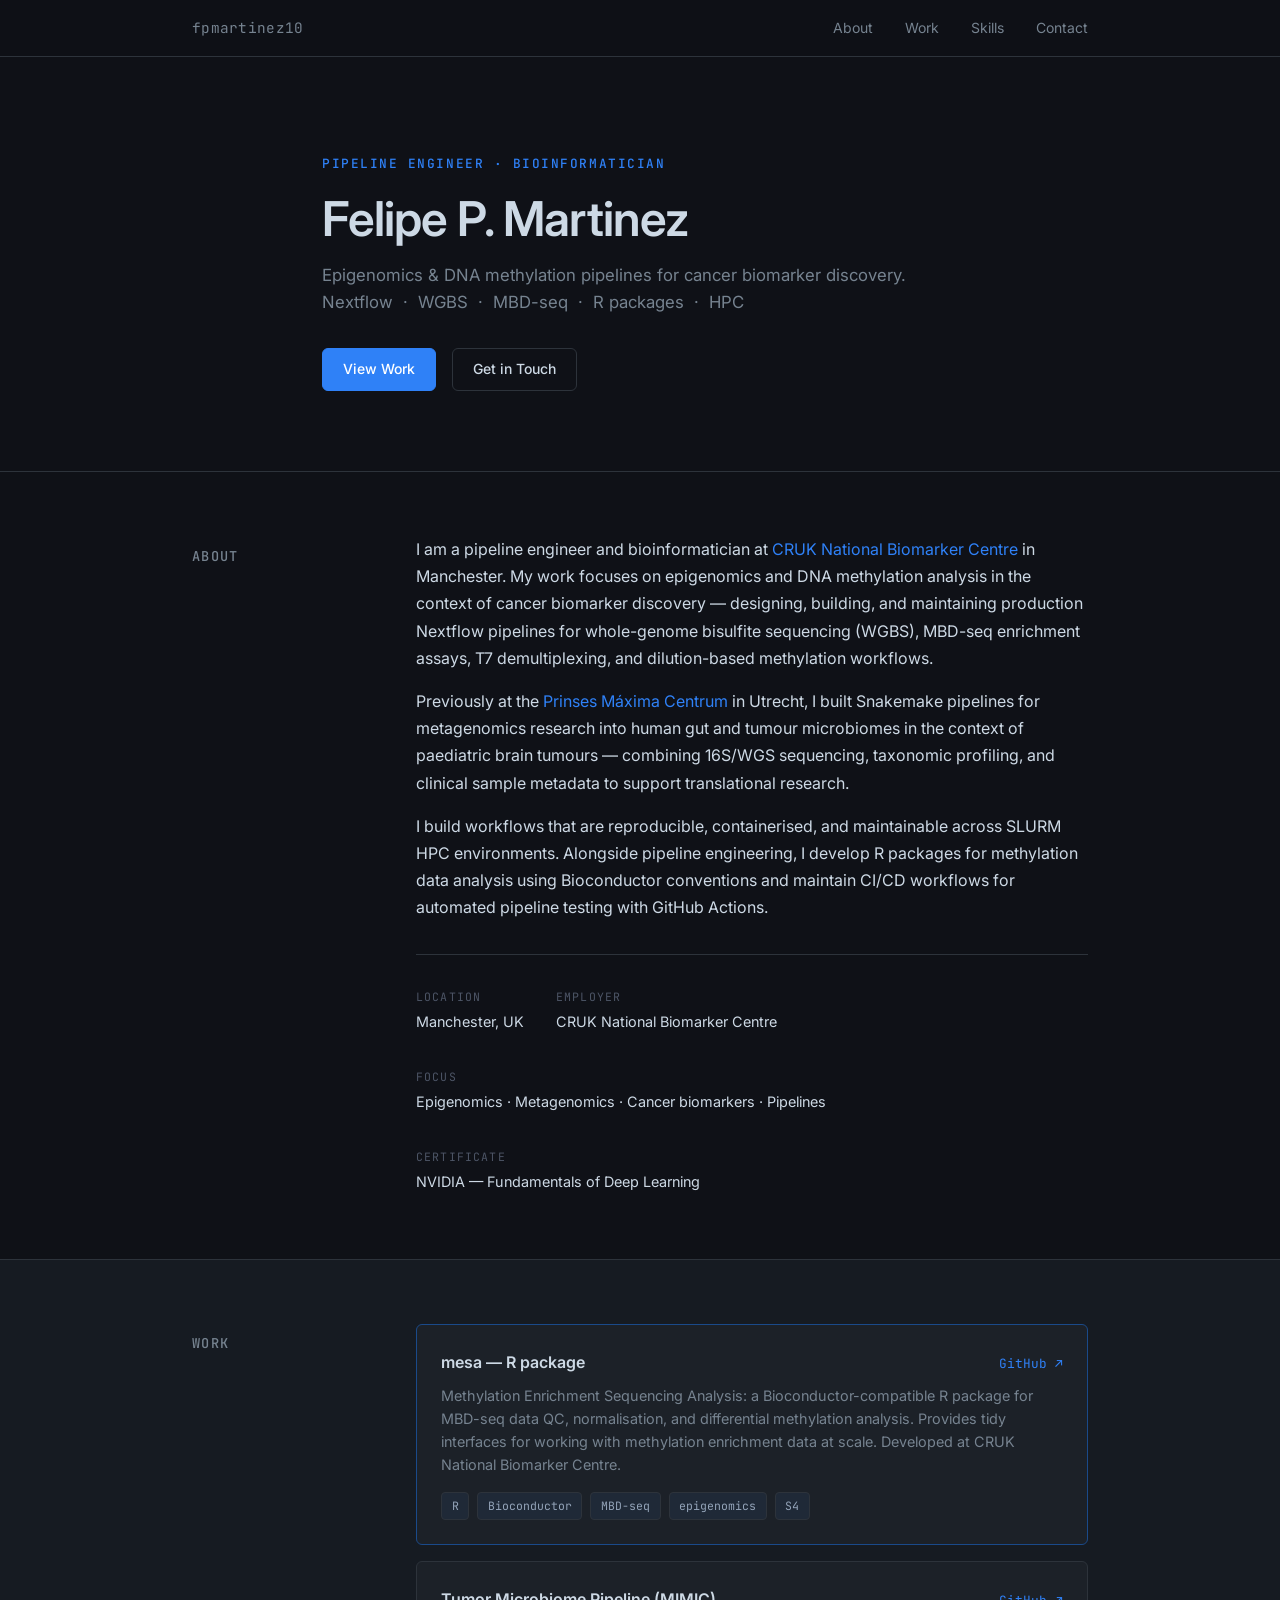
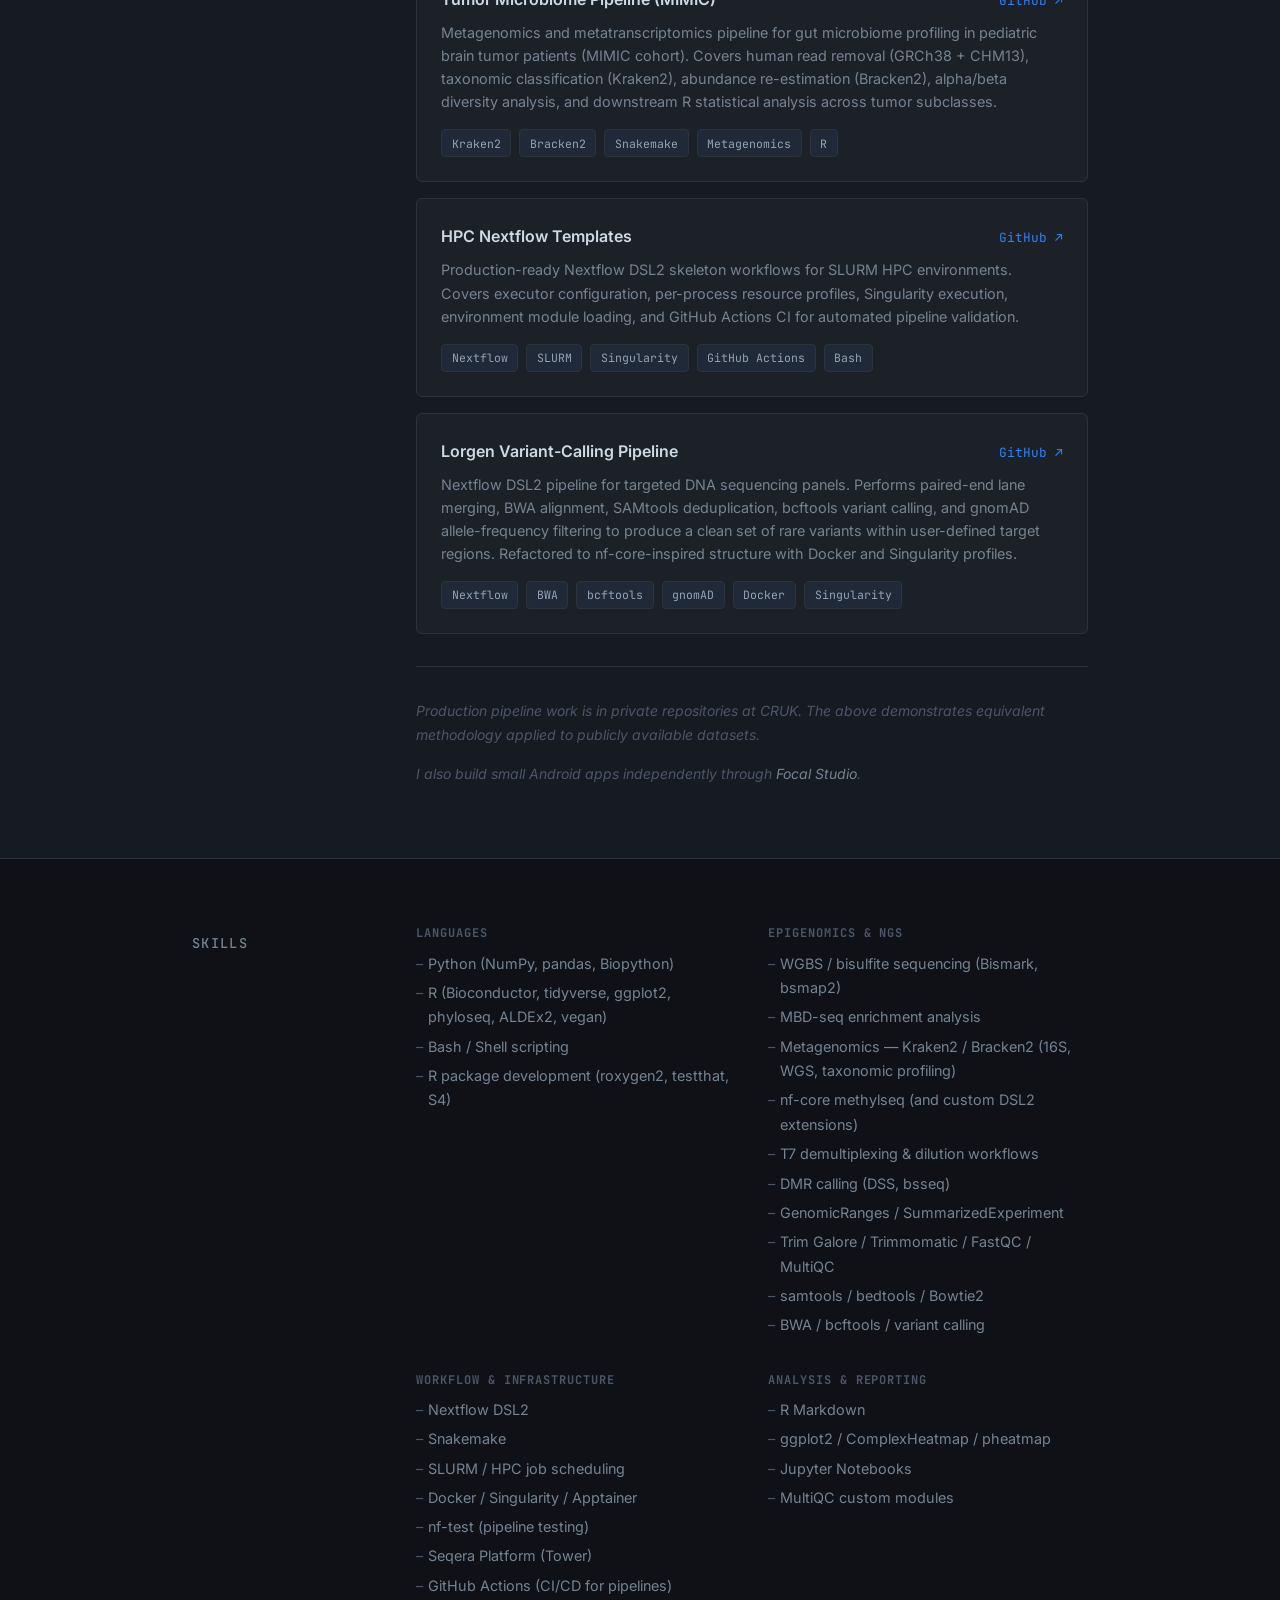
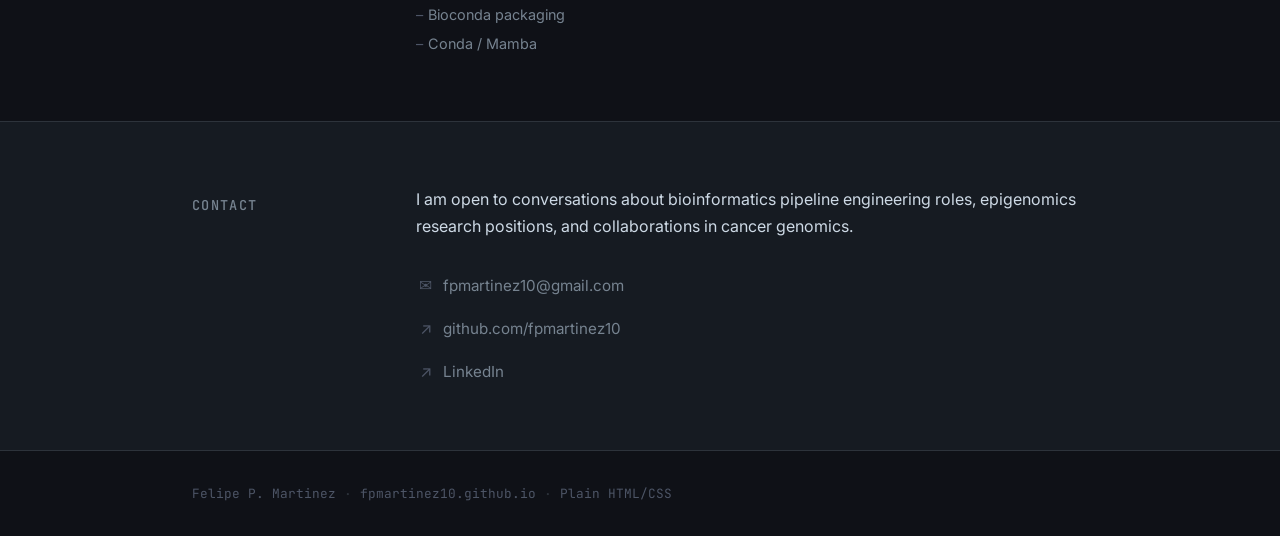
==== commit afcdb398: "add lorgen-variant-calling-pipeline project card; add BWA, bcftools skills Co-Authored-By: Claude So" ====
--- a/index.html
+++ b/index.html
@@ -148,6 +148,27 @@
           </div>
         </article>
 
+        <article class="project-card">
+          <div class="project-header">
+            <h3 class="project-title">Lorgen Variant-Calling Pipeline</h3>
+            <a href="https://github.com/fpmartinez10/lorgen-variant-calling-pipeline" class="project-link" target="_blank" rel="noopener">GitHub ↗</a>
+          </div>
+          <p class="project-desc">
+            Nextflow DSL2 pipeline for targeted DNA sequencing panels. Performs paired-end lane merging,
+            BWA alignment, SAMtools deduplication, bcftools variant calling, and gnomAD allele-frequency
+            filtering to produce a clean set of rare variants within user-defined target regions.
+            Refactored to nf-core-inspired structure with Docker and Singularity profiles.
+          </p>
+          <div class="project-tags">
+            <span class="tag">Nextflow</span>
+            <span class="tag">BWA</span>
+            <span class="tag">bcftools</span>
+            <span class="tag">gnomAD</span>
+            <span class="tag">Docker</span>
+            <span class="tag">Singularity</span>
+          </div>
+        </article>
+
         <div class="work-footer">
           <p class="work-note">
             Production pipeline work is in private repositories at CRUK. The above demonstrates
@@ -188,6 +209,7 @@
               <li>GenomicRanges / SummarizedExperiment</li>
               <li>Trim Galore / Trimmomatic / FastQC / MultiQC</li>
               <li>samtools / bedtools / Bowtie2</li>
+              <li>BWA / bcftools / variant calling</li>
             </ul>
           </div>
           <div class="skill-group">
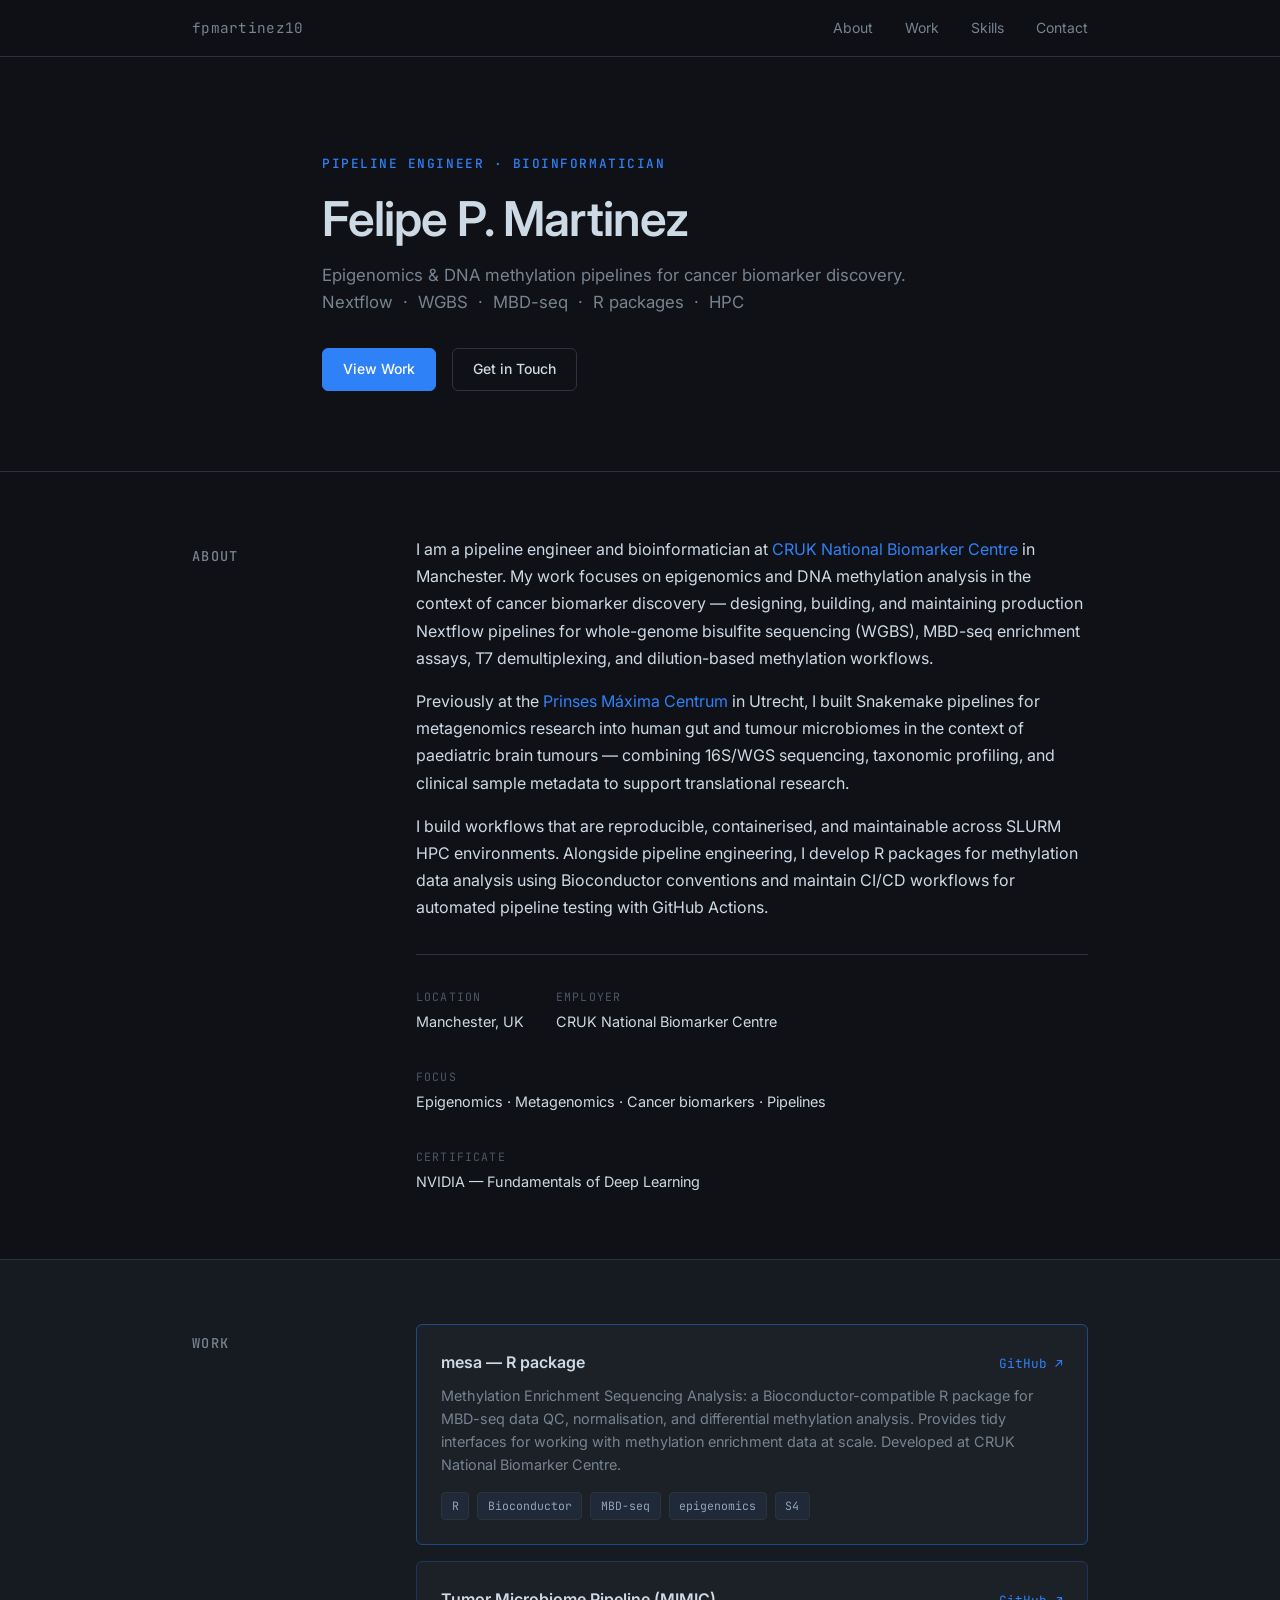
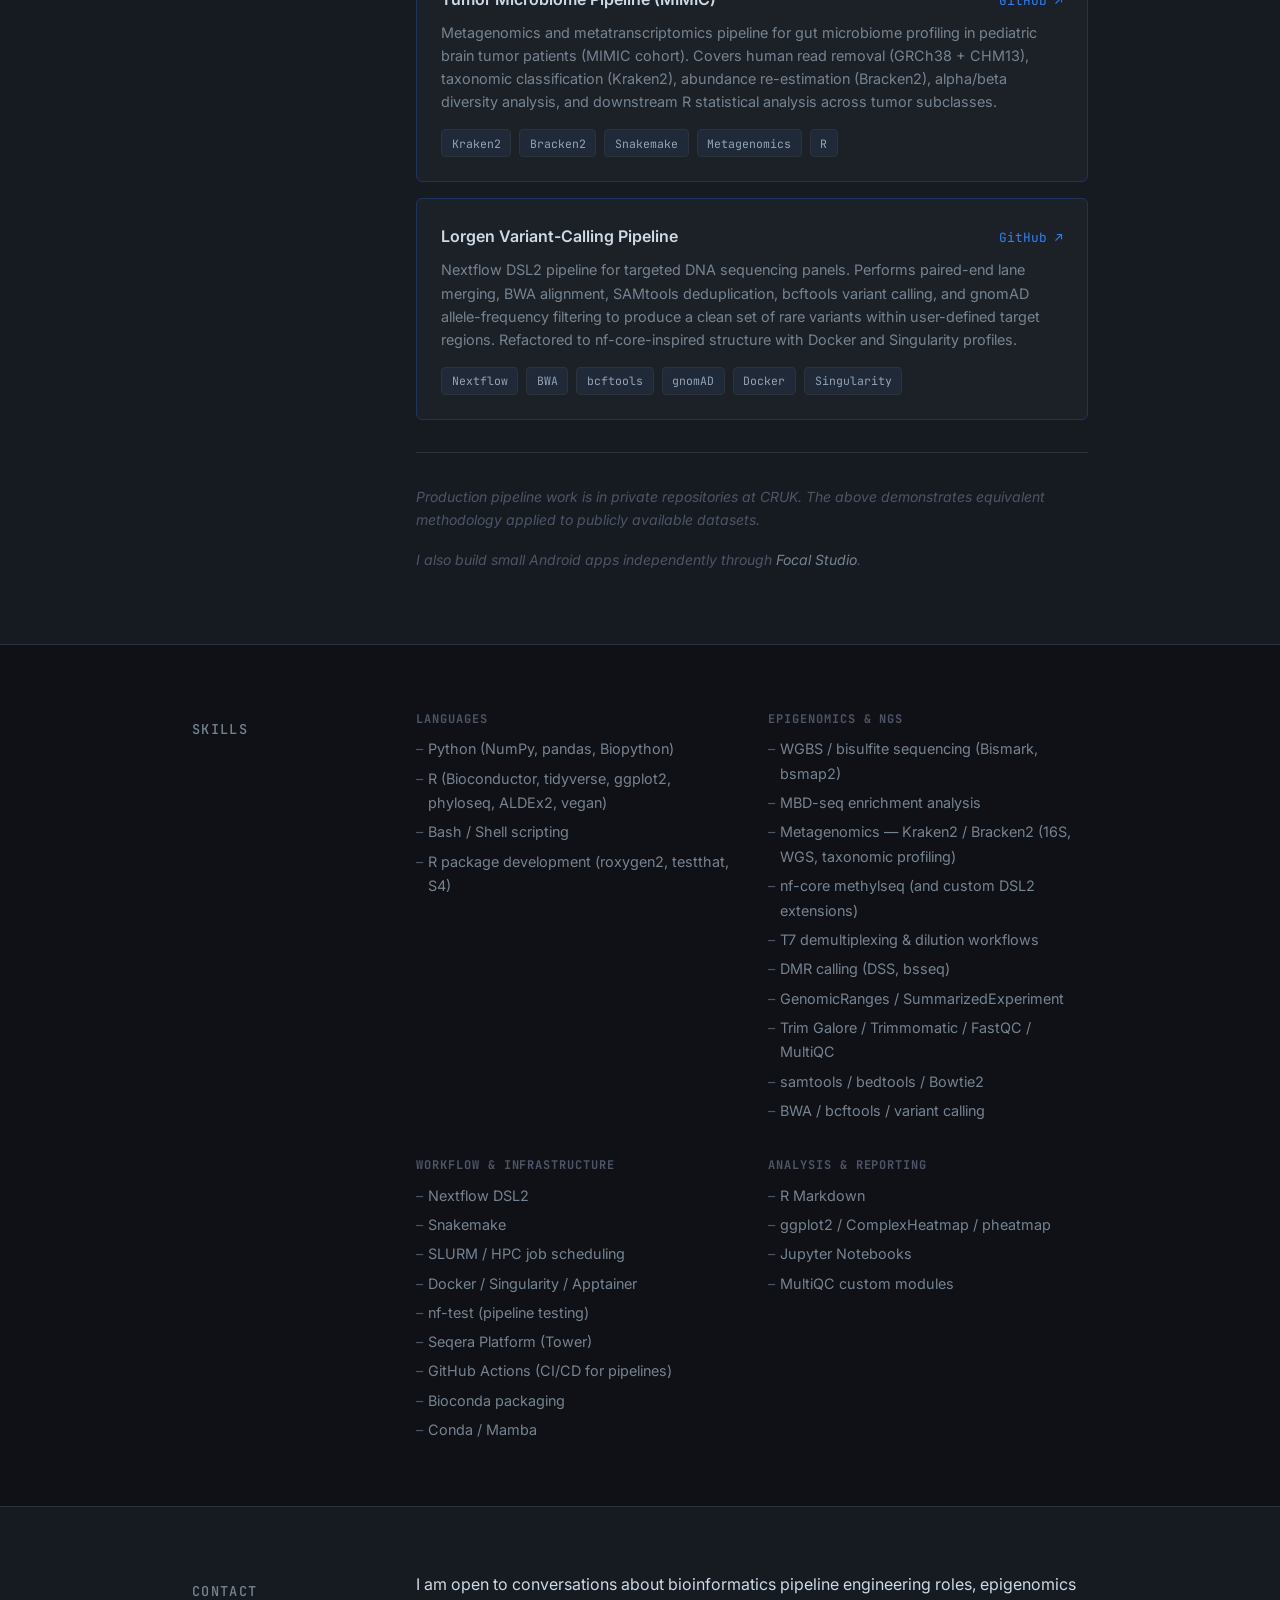
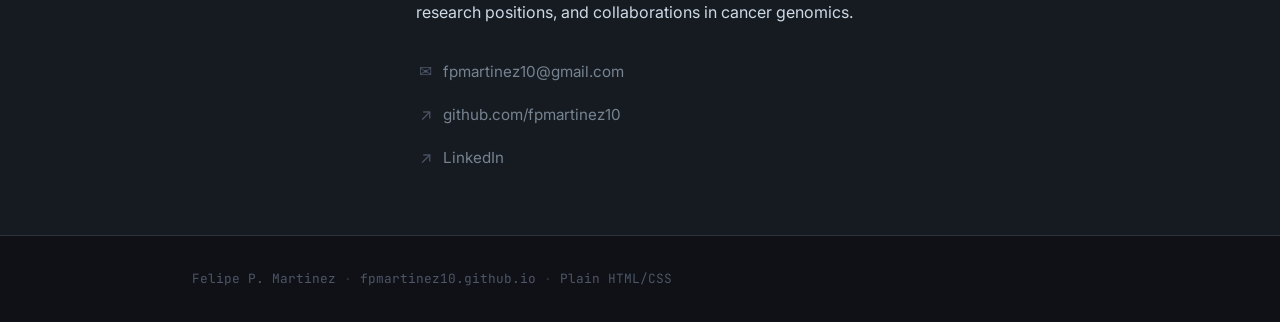
==== commit b4a000ad: "work: remove HPC templates card, highlight MIMIC and Lorgen pipeline borders Co-Authored-By: Claude " ====
--- a/index.html
+++ b/index.html
@@ -109,7 +109,7 @@
           </div>
         </article>
 
-        <article class="project-card">
+        <article class="project-card project-highlight">
           <div class="project-header">
             <h3 class="project-title">Tumor Microbiome Pipeline (MIMIC)</h3>
             <a href="https://github.com/fpmartinez10/MIMIC-tumor-microbiome-pipeline" class="project-link" target="_blank" rel="noopener">GitHub ↗</a>
@@ -129,26 +129,7 @@
           </div>
         </article>
 
-        <article class="project-card">
-          <div class="project-header">
-            <h3 class="project-title">HPC Nextflow Templates</h3>
-            <a href="https://github.com/fpmartinez10/hpc-nextflow-templates" class="project-link" target="_blank" rel="noopener">GitHub ↗</a>
-          </div>
-          <p class="project-desc">
-            Production-ready Nextflow DSL2 skeleton workflows for SLURM HPC environments.
-            Covers executor configuration, per-process resource profiles, Singularity execution,
-            environment module loading, and GitHub Actions CI for automated pipeline validation.
-          </p>
-          <div class="project-tags">
-            <span class="tag">Nextflow</span>
-            <span class="tag">SLURM</span>
-            <span class="tag">Singularity</span>
-            <span class="tag">GitHub Actions</span>
-            <span class="tag">Bash</span>
-          </div>
-        </article>
-
-        <article class="project-card">
+        <article class="project-card project-highlight">
           <div class="project-header">
             <h3 class="project-title">Lorgen Variant-Calling Pipeline</h3>
             <a href="https://github.com/fpmartinez10/lorgen-variant-calling-pipeline" class="project-link" target="_blank" rel="noopener">GitHub ↗</a>
--- a/style.css
+++ b/style.css
@@ -224,6 +224,9 @@
 .project-featured { border-color: var(--accent-dim); }
 .project-featured:hover { border-color: var(--accent); }
 
+.project-highlight { border-color: #1e3460; }
+.project-highlight:hover { border-color: var(--accent-dim); }
+
 .project-header {
   display: flex;
   justify-content: space-between;
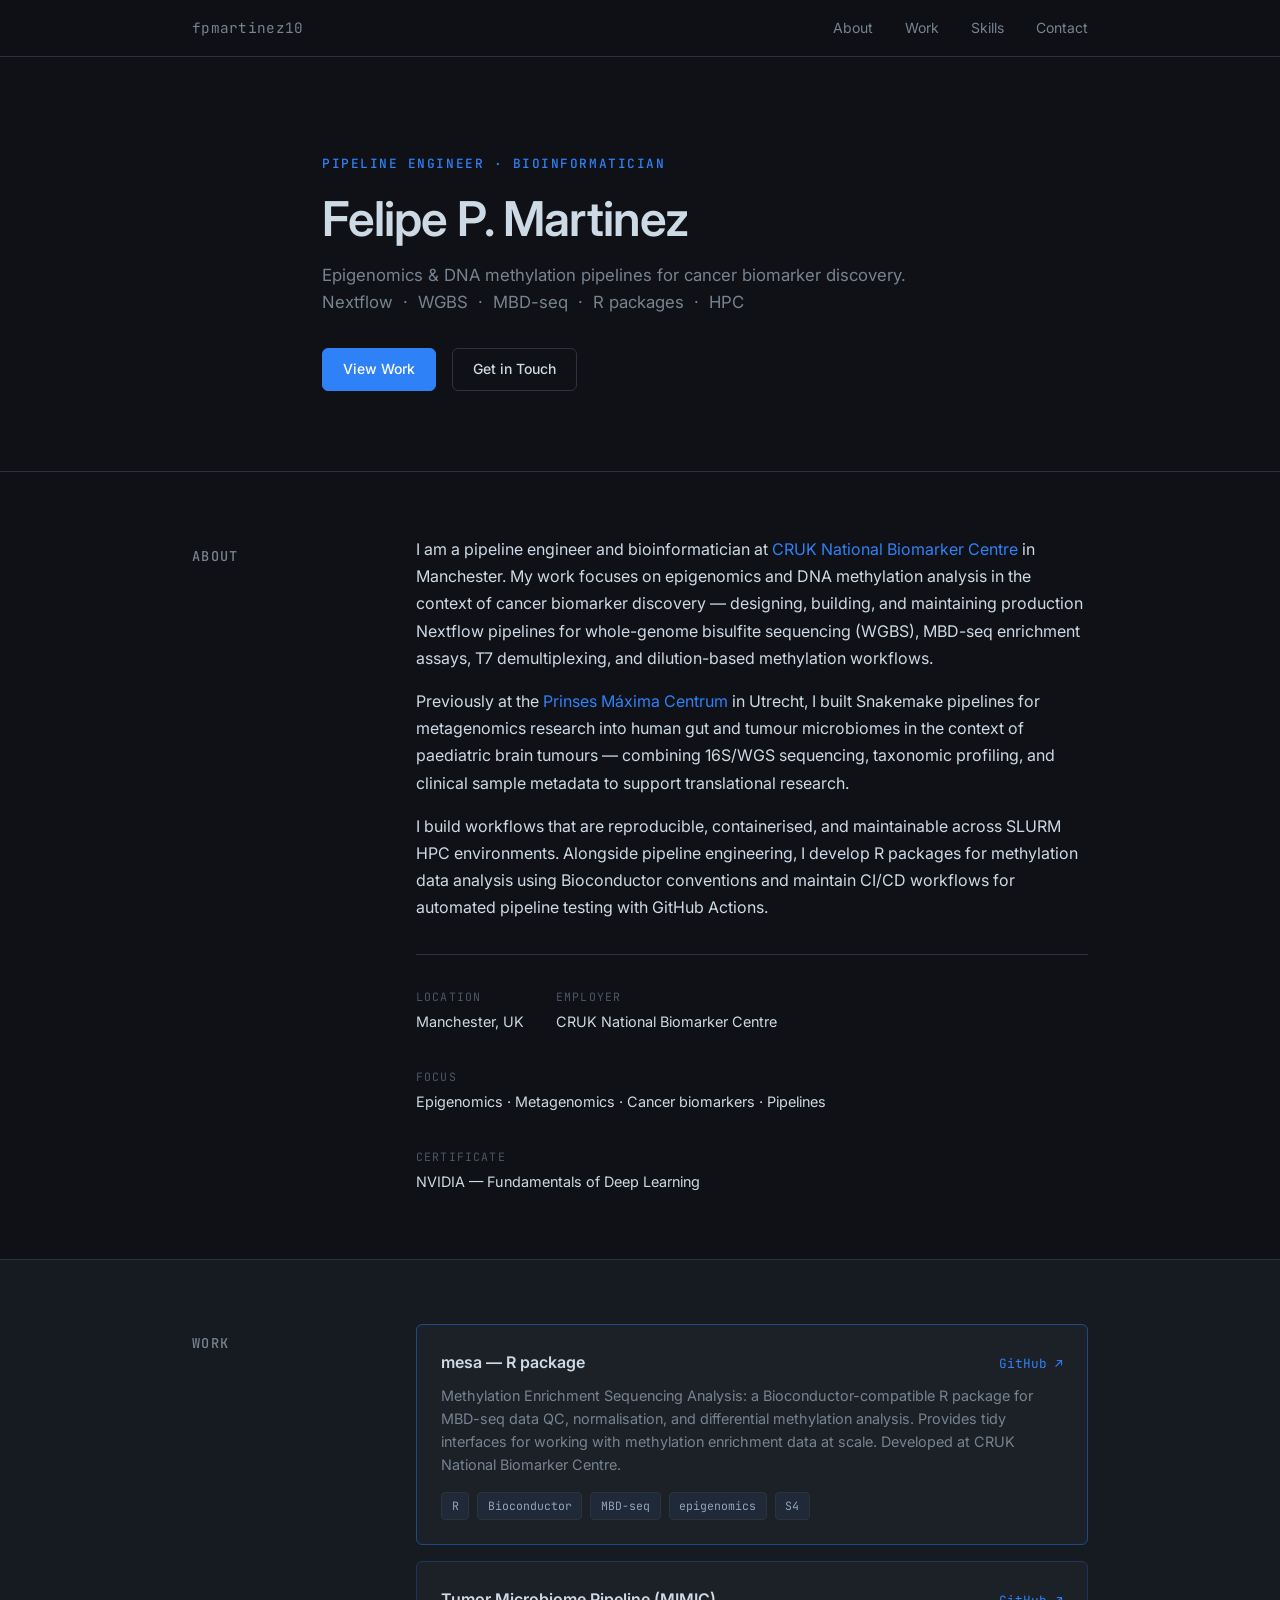
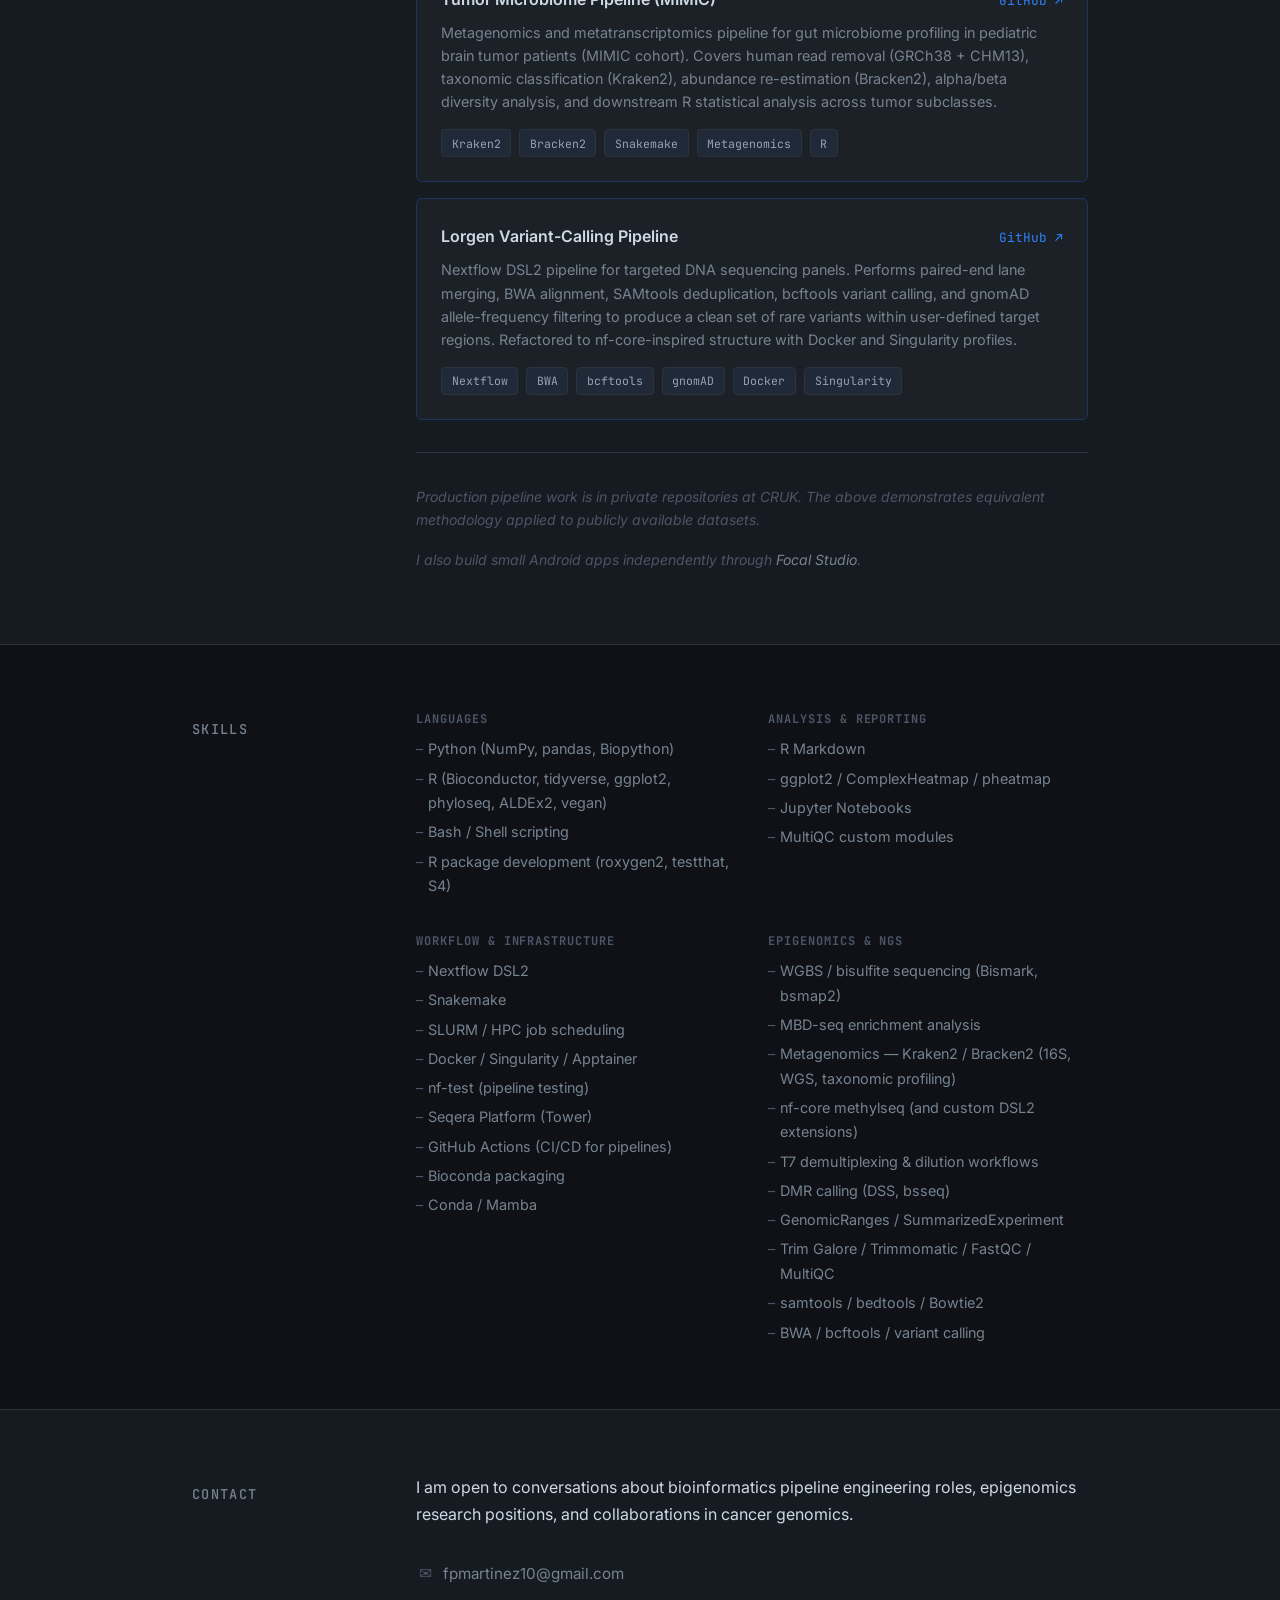
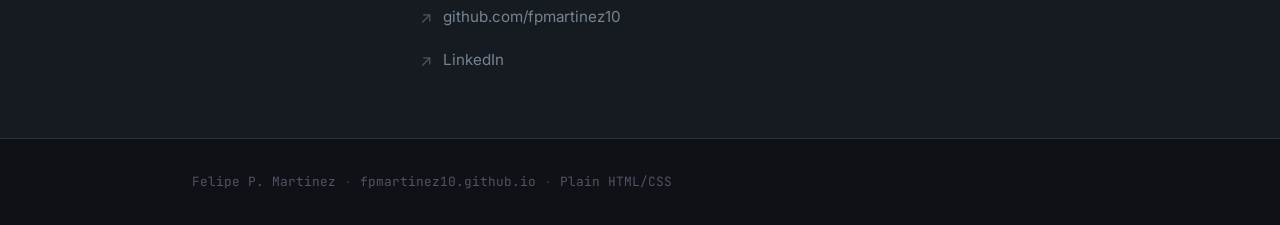
==== commit 713230d0: "skills: reorder groups for balanced two-column layout Co-Authored-By: Claude Sonnet 4.6 <noreply@ant" ====
--- a/index.html
+++ b/index.html
@@ -179,6 +179,29 @@
             </ul>
           </div>
           <div class="skill-group">
+            <h4 class="skill-group-title">Analysis &amp; Reporting</h4>
+            <ul class="skill-list">
+              <li>R Markdown</li>
+              <li>ggplot2 / ComplexHeatmap / pheatmap</li>
+              <li>Jupyter Notebooks</li>
+              <li>MultiQC custom modules</li>
+            </ul>
+          </div>
+          <div class="skill-group">
+            <h4 class="skill-group-title">Workflow &amp; Infrastructure</h4>
+            <ul class="skill-list">
+              <li>Nextflow DSL2</li>
+              <li>Snakemake</li>
+              <li>SLURM / HPC job scheduling</li>
+              <li>Docker / Singularity / Apptainer</li>
+              <li>nf-test (pipeline testing)</li>
+              <li>Seqera Platform (Tower)</li>
+              <li>GitHub Actions (CI/CD for pipelines)</li>
+              <li>Bioconda packaging</li>
+              <li>Conda / Mamba</li>
+            </ul>
+          </div>
+          <div class="skill-group">
             <h4 class="skill-group-title">Epigenomics &amp; NGS</h4>
             <ul class="skill-list">
               <li>WGBS / bisulfite sequencing (Bismark, bsmap2)</li>
@@ -191,29 +214,6 @@
               <li>Trim Galore / Trimmomatic / FastQC / MultiQC</li>
               <li>samtools / bedtools / Bowtie2</li>
               <li>BWA / bcftools / variant calling</li>
-            </ul>
-          </div>
-          <div class="skill-group">
-            <h4 class="skill-group-title">Workflow &amp; Infrastructure</h4>
-            <ul class="skill-list">
-              <li>Nextflow DSL2</li>
-              <li>Snakemake</li>
-              <li>SLURM / HPC job scheduling</li>
-              <li>Docker / Singularity / Apptainer</li>
-              <li>nf-test (pipeline testing)</li>
-              <li>Seqera Platform (Tower)</li>
-              <li>GitHub Actions (CI/CD for pipelines)</li>
-              <li>Bioconda packaging</li>
-              <li>Conda / Mamba</li>
-            </ul>
-          </div>
-          <div class="skill-group">
-            <h4 class="skill-group-title">Analysis &amp; Reporting</h4>
-            <ul class="skill-list">
-              <li>R Markdown</li>
-              <li>ggplot2 / ComplexHeatmap / pheatmap</li>
-              <li>Jupyter Notebooks</li>
-              <li>MultiQC custom modules</li>
             </ul>
           </div>
         </div>
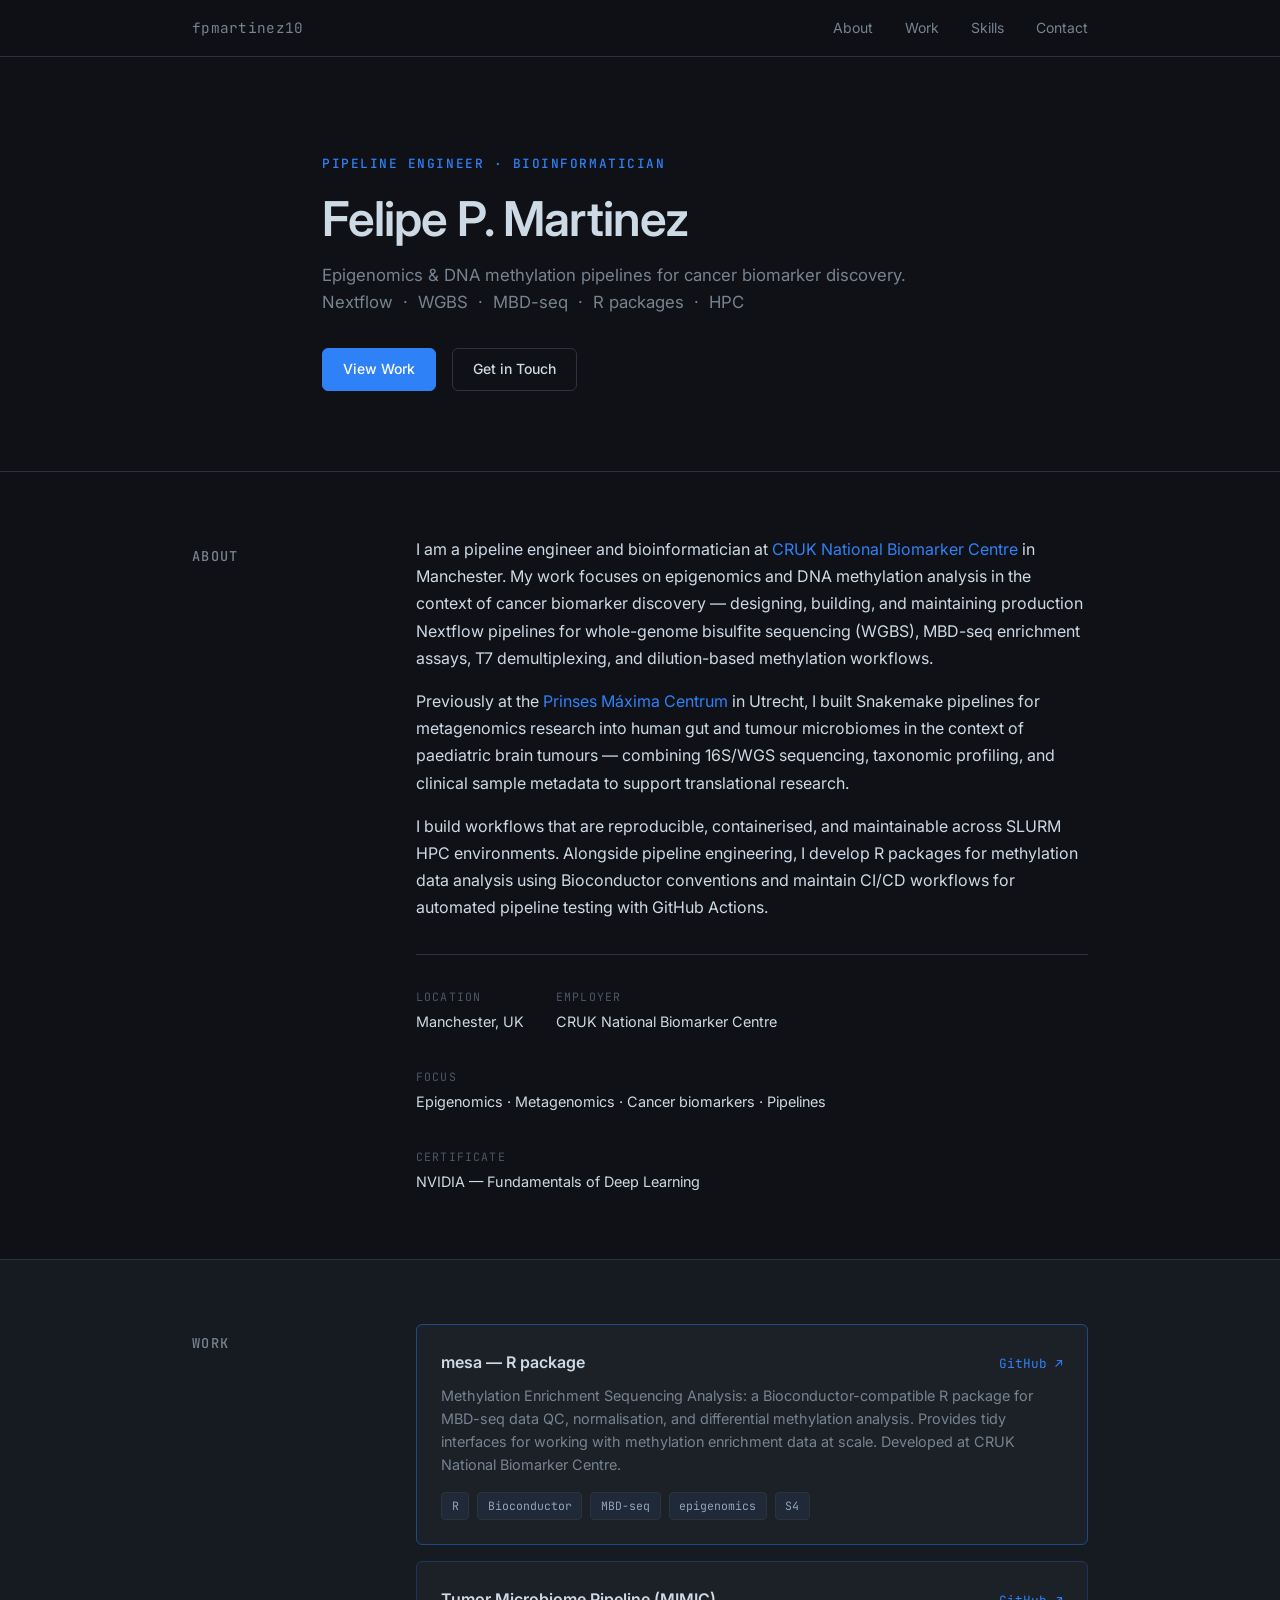
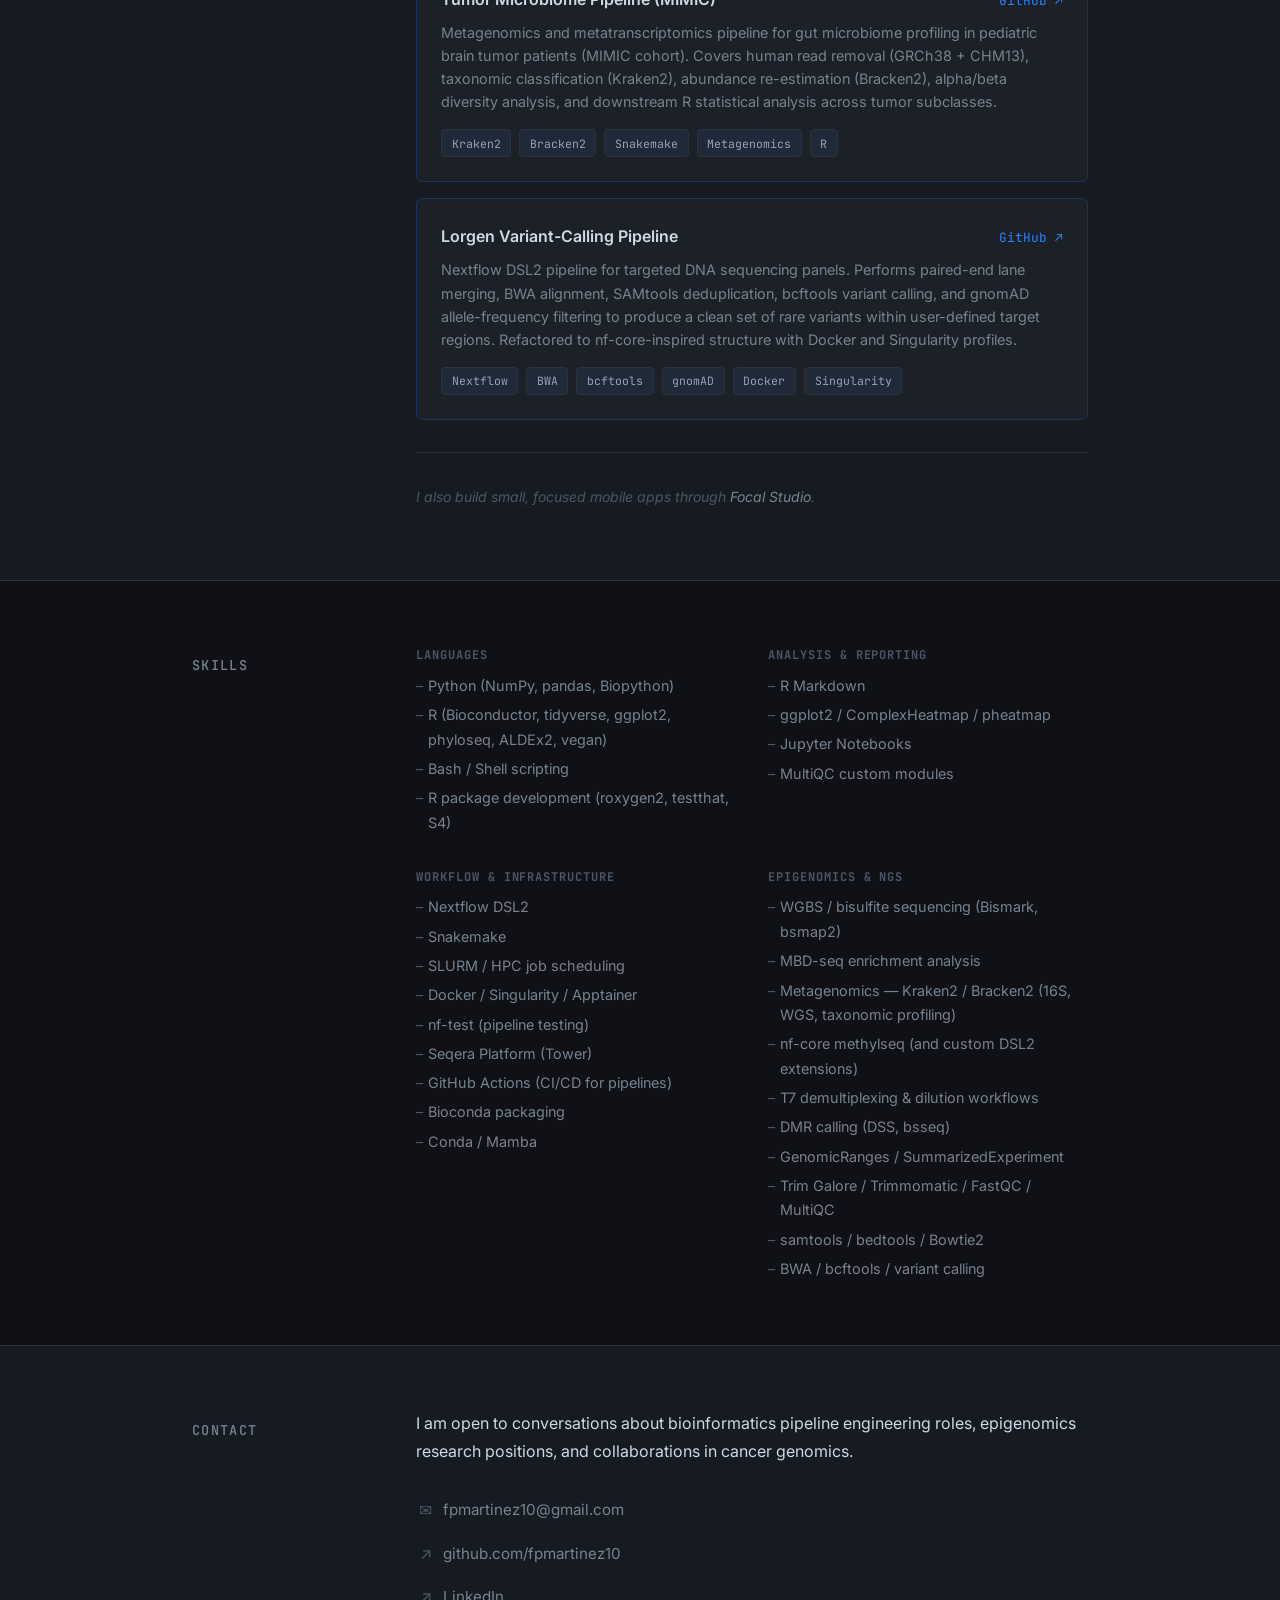
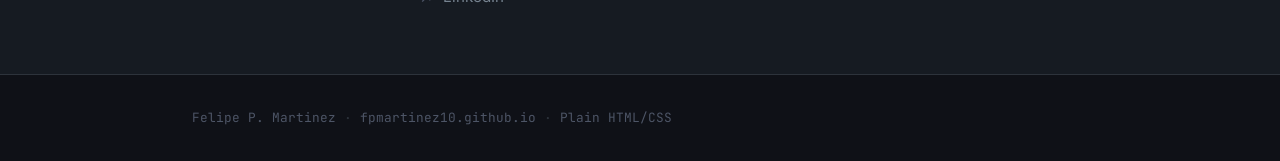
==== commit fa71a419: "copy: remove CRUK disclaimer, update Focal Studio to mobile apps Co-Authored-By: Claude Sonnet 4.6 <" ====
--- a/index.html
+++ b/index.html
@@ -152,11 +152,7 @@
 
         <div class="work-footer">
           <p class="work-note">
-            Production pipeline work is in private repositories at CRUK. The above demonstrates
-            equivalent methodology applied to publicly available datasets.
-          </p>
-          <p class="work-note">
-            I also build small Android apps independently through
+            I also build small, focused mobile apps through
             <a href="https://focalstudio.github.io" target="_blank" rel="noopener">Focal Studio</a>.
           </p>
         </div>
